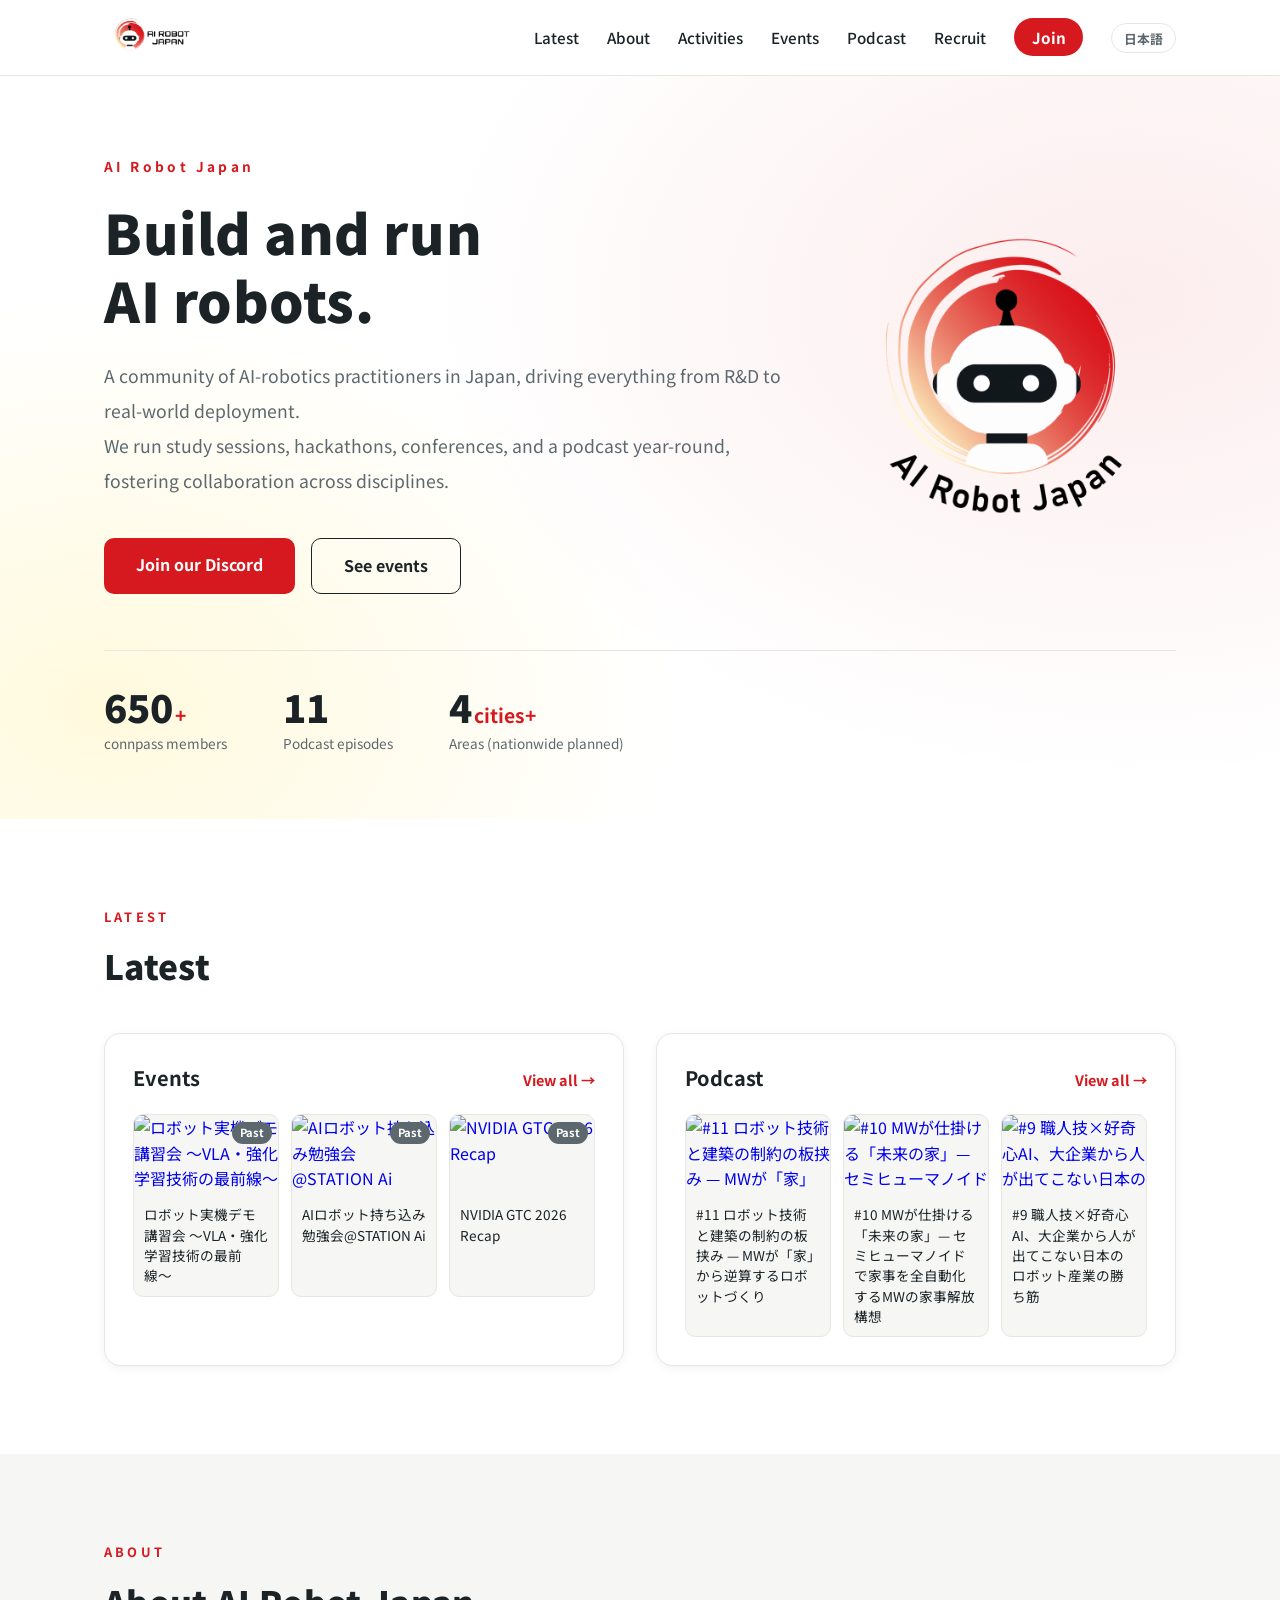
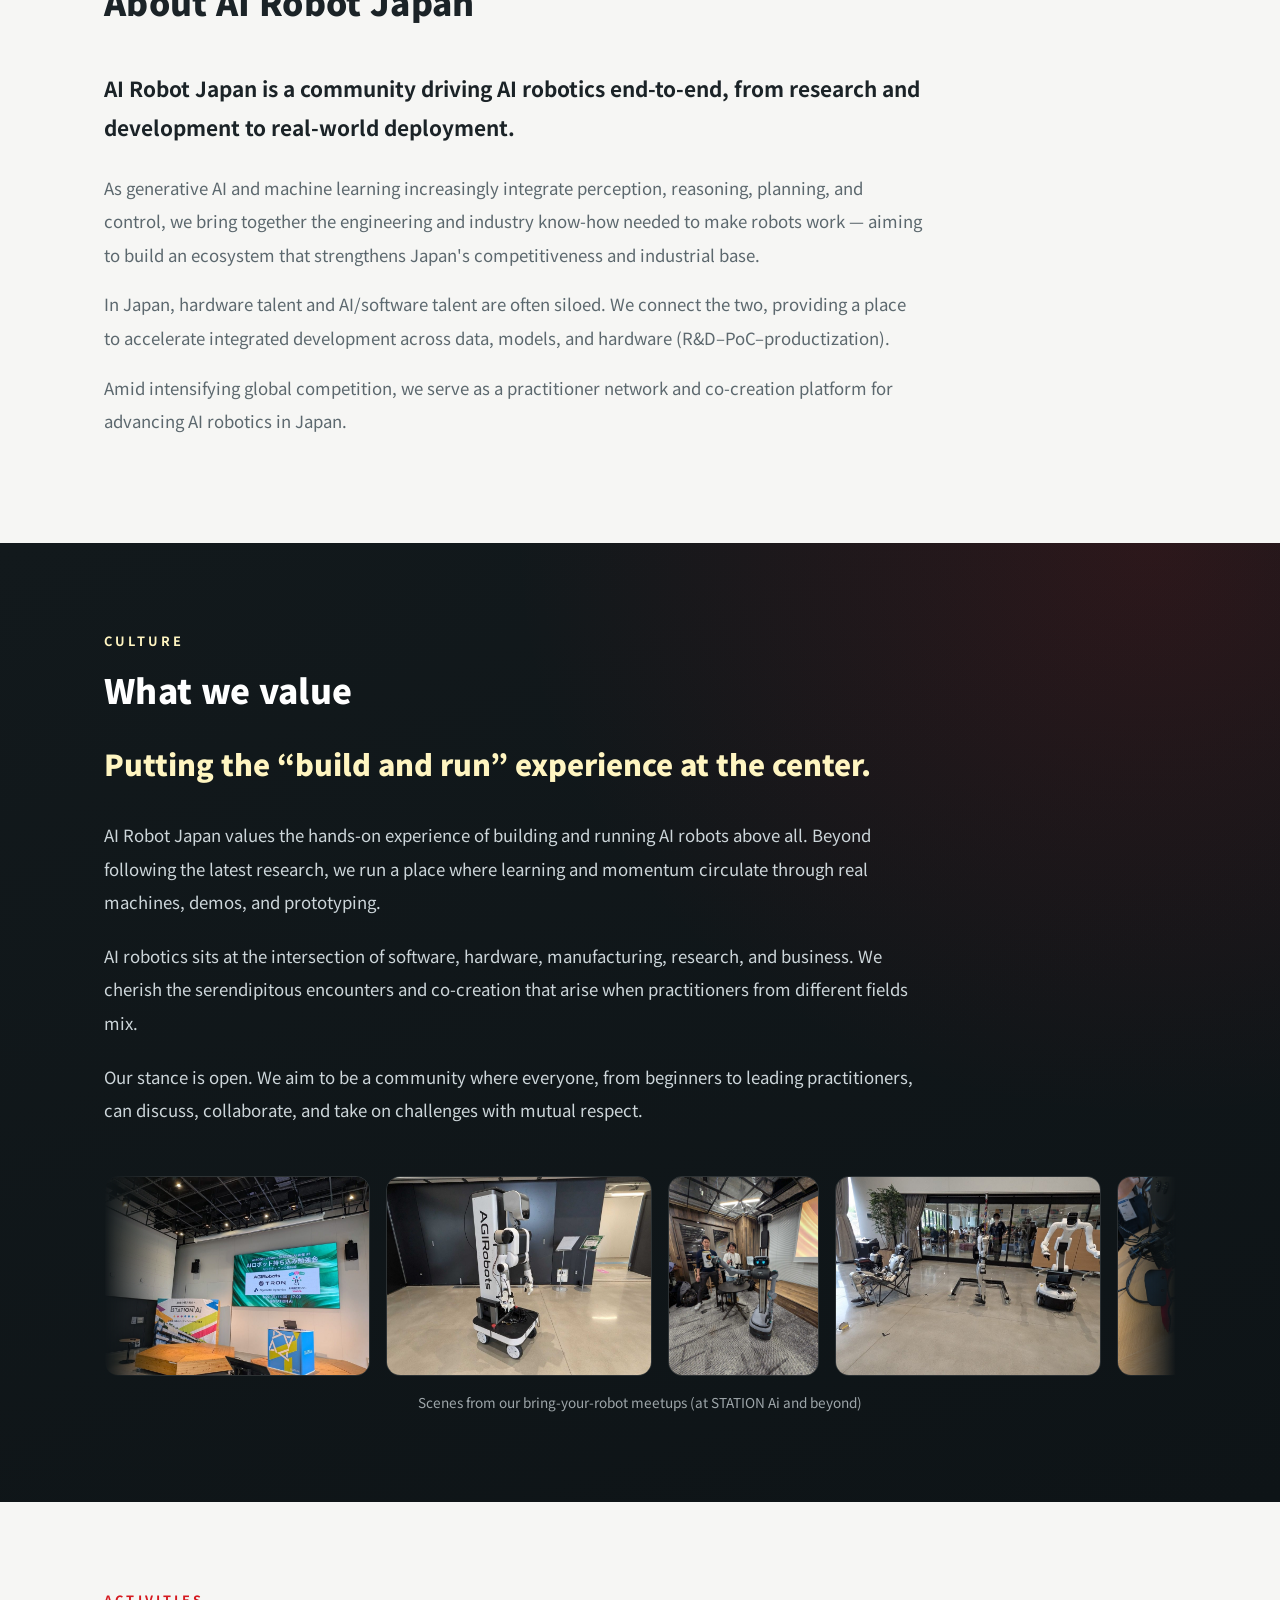
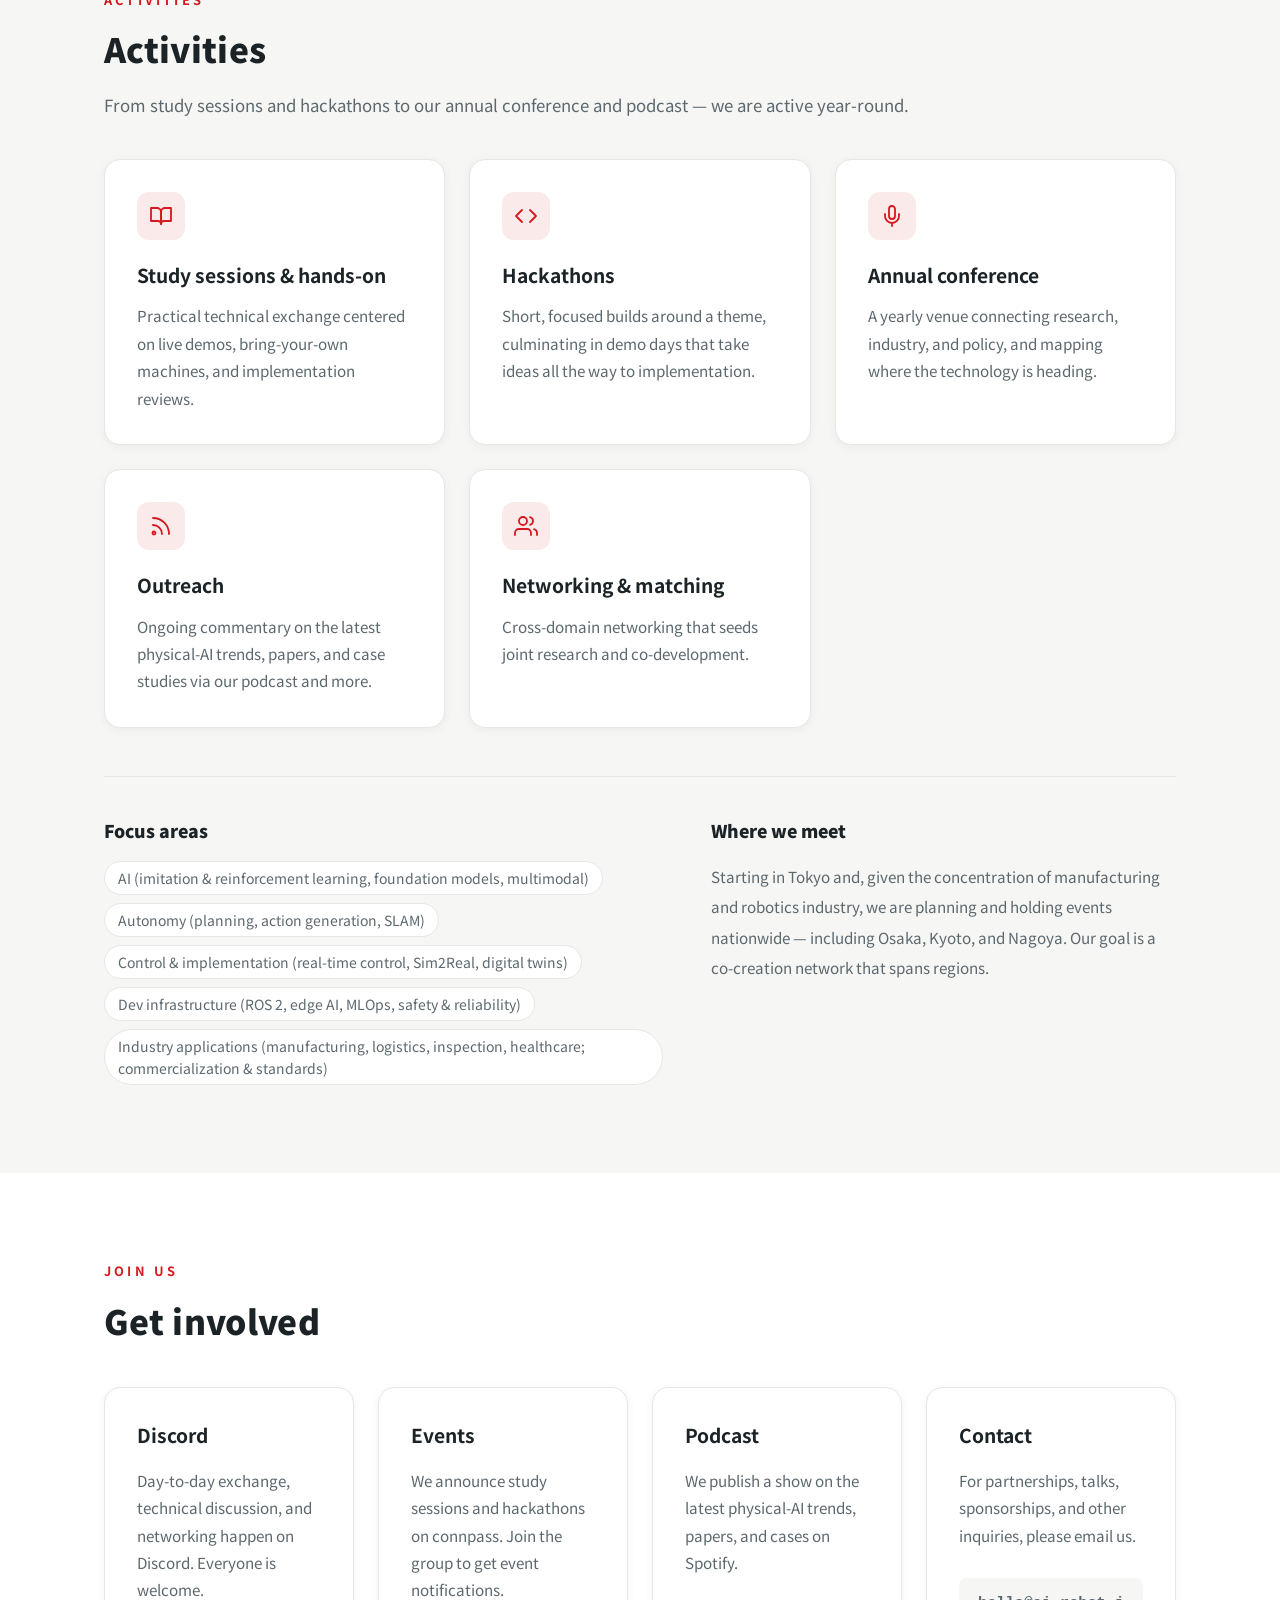
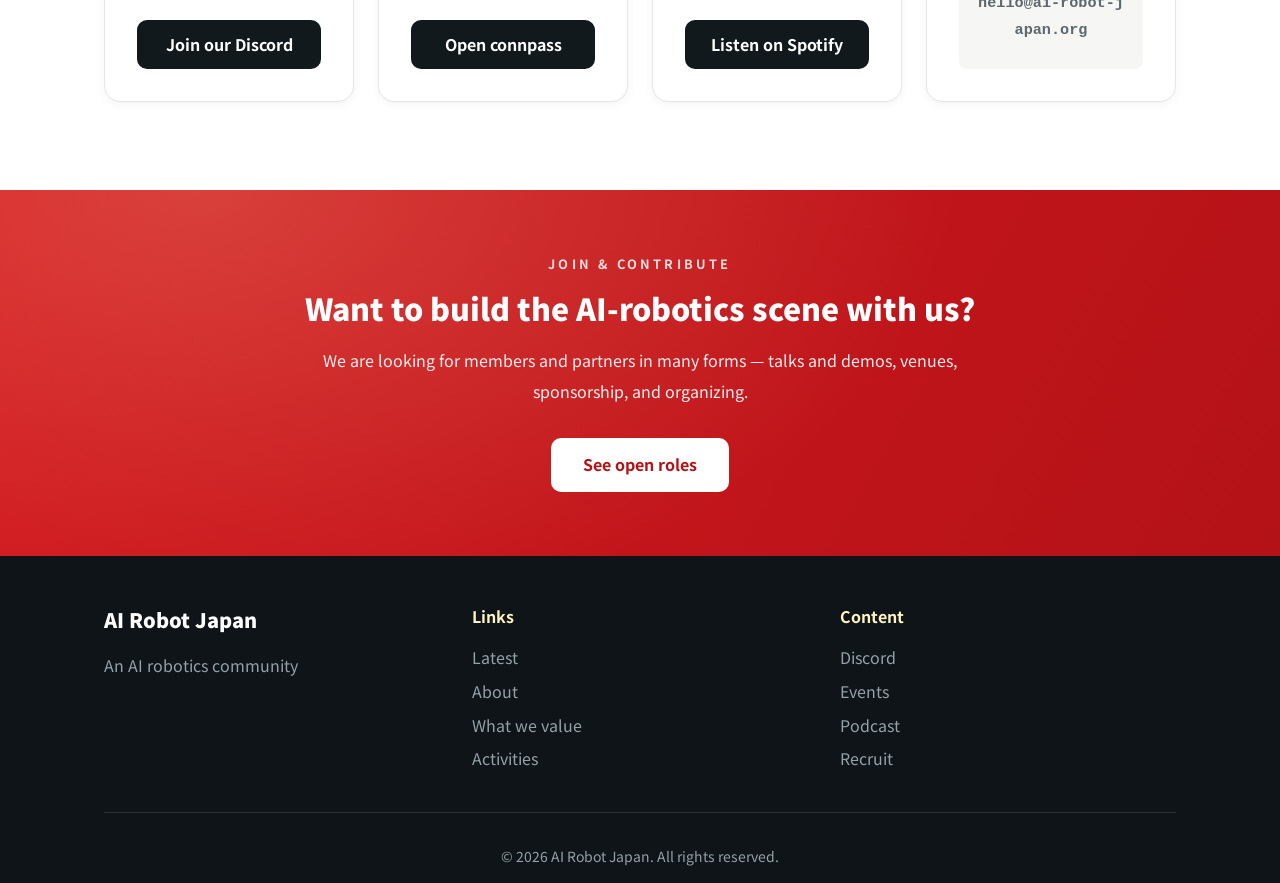
==== index.html @ d73b68a4 "Add mobile hamburger menu to the nav - Below 768px the nav collapses into a hamburger toggle (☰ → ✕)" ====
<!DOCTYPE html>
<html lang="ja">
<head>
    <meta charset="UTF-8">
    <script>
        (function () {
            try {
                var p = location.pathname, onEn = /^\/en(\/|$)/.test(p);
                var s = localStorage.getItem('arj-lang');
                var wantEn = s ? s === 'en' : (navigator.language || '').toLowerCase().indexOf('ja') !== 0;
                if (wantEn && !onEn) {
                    location.replace((p === '/' || p === '' ? '/en/index.html' : '/en' + p) + location.search + location.hash);
                } else if (!wantEn && onEn) {
                    var t = p.replace(/^\/en/, ''); if (t === '' || t === '/') t = '/index.html';
                    location.replace(t + location.search + location.hash);
                }
            } catch (e) {}
        })();
    </script>
    <meta name="viewport" content="width=device-width, initial-scale=1.0">
    <meta name="description" content="AI Robot Japan - 研究・開発から社会実装までを一気通貫で推進する、日本のAIロボット実務者コミュニティ">
    <meta property="og:title" content="AI Robot Japan - AI Robot Community">
    <meta property="og:description" content="研究・開発から社会実装までを一気通貫で推進する、日本のAIロボット実務者コミュニティ。勉強会・ハッカソン・カンファレンス・Podcastを通年で展開しています。">
    <meta property="og:type" content="website">
    <meta property="og:url" content="https://ai-robot-japan.org/">
    <meta property="og:image" content="https://ai-robot-japan.org/assets/og-image.png">
    <meta name="twitter:card" content="summary_large_image">
    <meta name="theme-color" content="#d5191f">
    <link rel="alternate" hreflang="ja" href="https://ai-robot-japan.org/index.html">
    <link rel="alternate" hreflang="en" href="https://ai-robot-japan.org/en/index.html">
    <link rel="alternate" hreflang="x-default" href="https://ai-robot-japan.org/index.html">
    <title>AI Robot Japan - AI Robot Community</title>
    <link rel="icon" type="image/png" href="./assets/favicon.png">
    <link rel="apple-touch-icon" href="./assets/apple-touch-icon.png">
    <link rel="preconnect" href="https://fonts.googleapis.com">
    <link rel="preconnect" href="https://fonts.gstatic.com" crossorigin>
    <link href="https://fonts.googleapis.com/css2?family=Noto+Sans+JP:wght@400;500;700;900&display=swap" rel="stylesheet">
    <link rel="stylesheet" href="./styles.css?v=11">
</head>
<body>
    <!-- ナビゲーション -->
    <nav class="navbar">
        <div class="container">
            <div class="nav-brand">
                <a href="/index.html"><img class="nav-logo" src="./assets/logo-horizontal.png" alt="AI Robot Japan"></a>
            </div>
            <button class="nav-toggle" type="button" aria-label="メニューを開閉" aria-expanded="false" aria-controls="nav-menu">
                <span></span><span></span><span></span>
            </button>
            <ul class="nav-menu" id="nav-menu">
                <li><a href="#latest">新着</a></li>
                <li><a href="#about">概要</a></li>
                <li><a href="#activities">活動</a></li>
                <li><a href="https://ai-robot-japan.connpass.com/" target="_blank" rel="noopener noreferrer">イベント</a></li>
                <li><a href="https://open.spotify.com/show/3eTibJbIqve5Rne4MkS1Ao" target="_blank" rel="noopener noreferrer">Podcast</a></li>
                <li><a href="/recruit.html">募集</a></li>
                <li><a href="#contact" class="nav-cta">参加する</a></li>
                <li><a href="/en/index.html" class="nav-lang" onclick="localStorage.setItem('arj-lang','en')">EN</a></li>
            </ul>
        </div>
    </nav>

    <!-- ヒーローセクション -->
    <header class="hero">
        <div class="container">
            <div class="hero-inner">
                <div class="hero-content">
                    <p class="hero-eyebrow">AI Robot Japan</p>
                    <h1 class="hero-title">AIロボットを、<br class="title-br">つくって動かす。</h1>
                    <p class="hero-subtitle">研究・開発から社会実装までを一気通貫で推進する、日本のAIロボット実務者コミュニティ。<br>勉強会・ハッカソン・カンファレンス・Podcastを通年で展開し、領域を越えた共創を促進します。</p>
                    <div class="hero-actions">
                        <a href="https://discord.gg/pjjQ46tyy" target="_blank" rel="noopener noreferrer" class="btn btn-primary">Discordに参加する</a>
                        <a href="https://ai-robot-japan.connpass.com/" target="_blank" rel="noopener noreferrer" class="btn btn-ghost">イベントを見る</a>
                    </div>
                </div>
                <div class="hero-visual">
                    <img src="./assets/logo-mark.png" alt="AI Robot Japan ロゴ">
                </div>
            </div>
            <div class="hero-stats">
                <div class="stat">
                    <span class="stat-number">650<small>+</small></span>
                    <span class="stat-label">connpassメンバー</span>
                </div>
                <div class="stat">
                    <span class="stat-number" id="stat-episodes">11</span>
                    <span class="stat-label">Podcastエピソード</span>
                </div>
                <div class="stat">
                    <span class="stat-number">4<small>都市+</small></span>
                    <span class="stat-label">開催エリア（全国展開を検討中）</span>
                </div>
            </div>
        </div>
    </header>

    <!-- 新着コンテンツセクション -->
    <section id="latest" class="section latest">
        <div class="container">
            <p class="section-eyebrow">LATEST</p>
            <h2 class="section-title">新着コンテンツ</h2>
            <div class="contents-grid">
                <article class="content-card">
                    <div class="content-card-header">
                        <h3>イベント</h3>
                        <a href="https://ai-robot-japan.connpass.com/" target="_blank" rel="noopener noreferrer" class="content-more">すべて見る →</a>
                    </div>
                    <div class="content-preview-grid" id="events-preview" aria-live="polite">
                        <p class="content-loading">イベント情報を読み込み中です…</p>
                    </div>
                </article>
                <article class="content-card">
                    <div class="content-card-header">
                        <h3>Podcast</h3>
                        <a href="https://open.spotify.com/show/3eTibJbIqve5Rne4MkS1Ao" target="_blank" rel="noopener noreferrer" class="content-more">すべて見る →</a>
                    </div>
                    <div class="content-preview-grid" id="podcast-preview" aria-live="polite">
                        <p class="content-loading">Podcast情報を読み込み中です…</p>
                    </div>
                </article>
            </div>
        </div>
    </section>

    <!-- 概要セクション -->
    <section id="about" class="section about">
        <div class="container">
            <p class="section-eyebrow">ABOUT</p>
            <h2 class="section-title">AI Robot Japanとは</h2>
            <div class="about-content">
                <p class="lead">
                    AI Robot Japanは、AIロボットを中核に、研究・開発から社会実装までを一気通貫で推進するためのコミュニティです。
                </p>
                <p>
                    生成AI・機械学習の進展により、認識・推論・計画・制御が統合されつつある今、ロボットを動かすための実装知と産業知を結集し、日本の競争力強化（国力・産業基盤の再構築）に資するエコシステム形成を目指します。
                </p>
                <p>
                    日本では、ハードウェア人材とAI/ソフトウェア人材の分断により、知見や人材が領域内に閉じがちです。本コミュニティは両者を横断的に接続し、データ・モデル・ハードウェアを統合した開発体制（R&D—PoC—プロダクト化）の確立を支援する「融合の場」を提供します。
                </p>
                <p>
                    米中を中心に国際競争が激化するなか、日本のAIロボット推進を支える実務者ネットワーク・共創基盤として機能します。
                </p>
            </div>
        </div>
    </section>

    <!-- 雰囲気セクション -->
    <section id="atmosphere" class="section atmosphere">
        <div class="container">
            <p class="section-eyebrow">CULTURE</p>
            <h2 class="section-title">大切にしていること</h2>
            <p class="atmosphere-quote">「つくって動かす」体験を、コミュニティの中心に。</p>
            <div class="atmosphere-content">
                <p>
                    AI Robot Japanは、AIロボットを「つくって動かす」体験を何よりも重視します。最先端の情報を追うだけでなく、実機・デモ・プロトタイピングを通じて、学びと熱量が循環する場を運営します。
                </p>
                <p>
                    AIロボットは、ソフトウェア・ハードウェア・製造・研究・事業が交差する領域です。異業種・異分野の実務者が交わることで生まれる、偶発的な出会いと共創の機会を大切にします。
                </p>
                <p>
                    基本スタンスはオープンです。初心者から第一線の実務者までが、相互のリスペクトのもとで議論し、協力し、挑戦できるコミュニティを目指します。
                </p>
            </div>
            <div class="culture-marquee">
                <div class="culture-marquee-track">
                    <img src="./assets/photos/event-stage.jpg" alt="AI ROBOT JAPAN × STATION Ai 共催 勉強会のステージ" loading="lazy">
                    <img src="./assets/photos/event-agirobots.jpg" alt="AGIRobots のモバイルマニピュレータ実機" loading="lazy">
                    <img src="./assets/photos/event-ugo.jpg" alt="ugo による実機デモと参加者の交流の様子" loading="lazy">
                    <img src="./assets/photos/event-lineup.jpg" alt="会場に並んだ各社のヒューマノイド・ロボットアーム" loading="lazy">
                    <img src="./assets/photos/event-gripper.jpg" alt="テレオペ用グリッパーのクローズアップ" loading="lazy">
                    <img src="./assets/photos/event-talk.jpg" alt="AIロボット・データファクトリーをテーマにした登壇の様子" loading="lazy">
                    <img src="./assets/photos/event-humanoid.jpg" alt="二足歩行ヒューマノイドの持ち込み展示" loading="lazy">
                    <img src="./assets/photos/event-realman.jpg" alt="Realman ヒューマノイドとテレオペ機材" loading="lazy">
                    <img src="./assets/photos/event-teleop.jpg" alt="バイマニュアルのテレオペレーション機材" loading="lazy">
                    <img src="./assets/photos/event-lab.jpg" alt="実機の製作・調整を行うラボの様子" loading="lazy">
                    <img src="./assets/photos/event-signage.jpg" alt="勉強会の会場サイネージ" loading="lazy">
                    <img src="./assets/photos/event-stage.jpg" alt="" aria-hidden="true" loading="lazy">
                    <img src="./assets/photos/event-agirobots.jpg" alt="" aria-hidden="true" loading="lazy">
                    <img src="./assets/photos/event-ugo.jpg" alt="" aria-hidden="true" loading="lazy">
                    <img src="./assets/photos/event-lineup.jpg" alt="" aria-hidden="true" loading="lazy">
                    <img src="./assets/photos/event-gripper.jpg" alt="" aria-hidden="true" loading="lazy">
                    <img src="./assets/photos/event-talk.jpg" alt="" aria-hidden="true" loading="lazy">
                    <img src="./assets/photos/event-humanoid.jpg" alt="" aria-hidden="true" loading="lazy">
                    <img src="./assets/photos/event-realman.jpg" alt="" aria-hidden="true" loading="lazy">
                    <img src="./assets/photos/event-teleop.jpg" alt="" aria-hidden="true" loading="lazy">
                    <img src="./assets/photos/event-lab.jpg" alt="" aria-hidden="true" loading="lazy">
                    <img src="./assets/photos/event-signage.jpg" alt="" aria-hidden="true" loading="lazy">
                </div>
            </div>
            <p class="culture-gallery-note">AIロボット持ち込み勉強会（STATION Ai ほか）の様子</p>
        </div>
    </section>

    <!-- 活動セクション -->
    <section id="activities" class="section activities">
        <div class="container">
            <p class="section-eyebrow">ACTIVITIES</p>
            <h2 class="section-title">活動</h2>
            <p class="section-note">勉強会・ハッカソンから年次カンファレンス、Podcastによる情報発信まで、通年で活動しています。</p>
            <div class="activities-grid">
                <div class="activity-card">
                    <span class="activity-icon" aria-hidden="true">
                        <svg viewBox="0 0 24 24" fill="none" stroke="currentColor" stroke-width="1.8" stroke-linecap="round" stroke-linejoin="round"><path d="M2 4h6a4 4 0 0 1 4 4v12a3 3 0 0 0-3-3H2z"/><path d="M22 4h-6a4 4 0 0 0-4 4v12a3 3 0 0 1 3-3h7z"/></svg>
                    </span>
                    <h3>勉強会・ハンズオン</h3>
                    <p>実機のデモ・持ち込みや実装レビューを中心とした、実践本位の技術交流の場です。</p>
                </div>
                <div class="activity-card">
                    <span class="activity-icon" aria-hidden="true">
                        <svg viewBox="0 0 24 24" fill="none" stroke="currentColor" stroke-width="1.8" stroke-linecap="round" stroke-linejoin="round"><polyline points="16 18 22 12 16 6"/><polyline points="8 6 2 12 8 18"/></svg>
                    </span>
                    <h3>ハッカソン</h3>
                    <p>テーマを定めた短期集中開発とデモデイを通じて、アイデアを実装まで具体化します。</p>
                </div>
                <div class="activity-card">
                    <span class="activity-icon" aria-hidden="true">
                        <svg viewBox="0 0 24 24" fill="none" stroke="currentColor" stroke-width="1.8" stroke-linecap="round" stroke-linejoin="round"><path d="M12 2a3 3 0 0 0-3 3v7a3 3 0 0 0 6 0V5a3 3 0 0 0-3-3z"/><path d="M19 10v2a7 7 0 0 1-14 0v-2"/><line x1="12" y1="19" x2="12" y2="22"/></svg>
                    </span>
                    <h3>年次カンファレンス</h3>
                    <p>研究・産業・政策を接続し、技術潮流の整理と共有を行う年次の場です。</p>
                </div>
                <div class="activity-card">
                    <span class="activity-icon" aria-hidden="true">
                        <svg viewBox="0 0 24 24" fill="none" stroke="currentColor" stroke-width="1.8" stroke-linecap="round" stroke-linejoin="round"><path d="M4 11a9 9 0 0 1 9 9"/><path d="M4 4a16 16 0 0 1 16 16"/><circle cx="5" cy="19" r="1.5"/></svg>
                    </span>
                    <h3>情報発信</h3>
                    <p>Podcast等を通じて、フィジカルAIの最新動向・論文・事例を継続的に解説します。</p>
                </div>
                <div class="activity-card">
                    <span class="activity-icon" aria-hidden="true">
                        <svg viewBox="0 0 24 24" fill="none" stroke="currentColor" stroke-width="1.8" stroke-linecap="round" stroke-linejoin="round"><path d="M17 21v-2a4 4 0 0 0-4-4H5a4 4 0 0 0-4 4v2"/><circle cx="9" cy="7" r="4"/><path d="M23 21v-2a4 4 0 0 0-3-3.87"/><path d="M16 3.13a4 4 0 0 1 0 7.75"/></svg>
                    </span>
                    <h3>交流・マッチング</h3>
                    <p>領域横断の人材交流を促進し、共同研究・共同開発の起点をつくります。</p>
                </div>
            </div>
            <div class="scope-grid">
                <div class="scope-block">
                    <h3>対象領域</h3>
                    <div class="theme-tags">
                        <span>AI（模倣学習・強化学習・基盤モデル・マルチモーダル）</span>
                        <span>自律性（プランニング・行動生成・SLAM）</span>
                        <span>制御・実装（リアルタイム制御・Sim2Real・デジタルツイン）</span>
                        <span>開発基盤（ROS 2・エッジAI・MLOps・安全/信頼性）</span>
                        <span>産業応用（製造・物流・点検・医療介護、事業化・標準化）</span>
                    </div>
                </div>
                <div class="scope-block">
                    <h3>開催エリア</h3>
                    <p>東京を起点に、製造業・ロボット産業の集積を踏まえ、大阪・京都・名古屋をはじめとする全国での企画・開催を検討しています。地域を越えた共創ネットワークの構築を目指します。</p>
                </div>
            </div>
        </div>
    </section>

    <!-- 参加・問い合わせセクション -->
    <section id="contact" class="section contact">
        <div class="container">
            <p class="section-eyebrow">JOIN US</p>
            <h2 class="section-title">参加する</h2>
            <div class="join-grid">
                <div class="join-card">
                    <h3>Discord</h3>
                    <p>日々の情報交換・技術的な議論・交流はDiscordで行っています。どなたでも参加いただけます。</p>
                    <a href="https://discord.gg/pjjQ46tyy" target="_blank" rel="noopener noreferrer" class="btn btn-content">Discordに参加する</a>
                </div>
                <div class="join-card">
                    <h3>イベント</h3>
                    <p>勉強会・ハッカソン等の募集はconnpassで告知しています。メンバー登録で開催通知が届きます。</p>
                    <a href="https://ai-robot-japan.connpass.com/" target="_blank" rel="noopener noreferrer" class="btn btn-content">connpassを開く</a>
                </div>
                <div class="join-card">
                    <h3>Podcast</h3>
                    <p>フィジカルAIの最新動向・論文・事例を解説する番組をSpotifyで配信しています。</p>
                    <a href="https://open.spotify.com/show/3eTibJbIqve5Rne4MkS1Ao" target="_blank" rel="noopener noreferrer" class="btn btn-content">Spotifyで聴く</a>
                </div>
                <div class="join-card">
                    <h3>お問い合わせ</h3>
                    <p>協業・登壇・スポンサー等のご相談は、メールにてご連絡ください。</p>
                    <p class="contact-email">hello@ai-robot-japan.org</p>
                </div>
            </div>
        </div>
    </section>

    <!-- 募集バナー -->
    <aside class="recruit-banner">
        <div class="container">
            <p class="recruit-banner-eyebrow">JOIN &amp; CONTRIBUTE</p>
            <h2>一緒に、AIロボットの場をつくりませんか？</h2>
            <p class="recruit-banner-lead">登壇・実機デモ、会場提供、協賛、運営——さまざまな形で仲間・パートナーを募集しています。</p>
            <a href="/recruit.html" class="btn recruit-banner-btn">募集を見る</a>
        </div>
    </aside>

    <!-- フッター -->
    <footer class="footer">
        <div class="container">
            <div class="footer-content">
                <div class="footer-section">
                    <h3>AI Robot Japan</h3>
                    <p>AIロボットコミュニティ</p>
                </div>
                <div class="footer-section">
                    <h4>リンク</h4>
                    <ul>
                        <li><a href="#latest">新着</a></li>
                        <li><a href="#about">概要</a></li>
                        <li><a href="#atmosphere">大切にしていること</a></li>
                        <li><a href="#activities">活動</a></li>
                    </ul>
                </div>
                <div class="footer-section">
                    <h4>コンテンツ</h4>
                    <ul>
                        <li><a href="https://discord.gg/pjjQ46tyy" target="_blank" rel="noopener noreferrer">Discord</a></li>
                        <li><a href="https://ai-robot-japan.connpass.com/" target="_blank" rel="noopener noreferrer">イベント</a></li>
                        <li><a href="https://open.spotify.com/show/3eTibJbIqve5Rne4MkS1Ao" target="_blank" rel="noopener noreferrer">Podcast</a></li>
                        <li><a href="#contact">参加する・お問い合わせ</a></li>
                    </ul>
                </div>
            </div>
            <div class="footer-bottom">
                <p>&copy; 2026 AI Robot Japan. All rights reserved.</p>
            </div>
        </div>
    </footer>

    <script>
        const EVENTS_JSON_URL = './data/events.json';
        const PODCAST_JSON_URL = './data/podcast.json';

        function buildFallbackImage(label) {
            const escapedLabel = String(label)
                .replace(/&/g, '&amp;')
                .replace(/</g, '&lt;')
                .replace(/>/g, '&gt;')
                .replace(/"/g, '&quot;')
                .replace(/'/g, '&#39;');
            const svg = `<svg xmlns="http://www.w3.org/2000/svg" width="640" height="360" viewBox="0 0 640 360">
                <rect width="640" height="360" fill="#e5e7eb"/>
                <text x="50%" y="50%" dominant-baseline="middle" text-anchor="middle" font-family="Arial, sans-serif" font-size="28" fill="#6b7280">${escapedLabel}</text>
            </svg>`;
            return 'data:image/svg+xml;utf8,' + encodeURIComponent(svg);
        }

        function createContentItem(item, options = {}) {
            const link = document.createElement('a');
            link.className = 'content-item';
            link.href = item.url;
            link.target = '_blank';
            link.rel = 'noopener noreferrer';

            const thumbWrap = document.createElement('div');
            thumbWrap.className = 'content-item-thumb-wrap';
            const thumb = document.createElement('img');
            thumb.className = 'content-item-thumb';
            thumb.src = item.image;
            thumb.alt = item.title;
            thumb.loading = 'lazy';
            thumbWrap.appendChild(thumb);

            if (options.showStatus && item.status) {
                const status = document.createElement('span');
                status.className = 'status-badge ' + (item.status === '開催済' ? 'status-done' : 'status-upcoming');
                status.textContent = item.status;
                thumbWrap.appendChild(status);
            }

            const title = document.createElement('p');
            title.className = 'content-item-title';
            title.textContent = item.title;

            link.appendChild(thumbWrap);
            link.appendChild(title);

            return link;
        }

        function renderError(container, message) {
            container.innerHTML = '';
            const text = document.createElement('p');
            text.className = 'content-loading';
            text.textContent = message;
            container.appendChild(text);
        }

        async function loadJson(url) {
            const response = await fetch(url, { cache: 'no-cache' });
            if (!response.ok) {
                throw new Error(`Failed to load ${url}: ${response.status}`);
            }
            return response.json();
        }

        async function renderEvents(container) {
            const data = await loadJson(EVENTS_JSON_URL);
            const events = (Array.isArray(data.events) ? data.events : []).slice(0, 3).map((event) => ({
                title: event.title || 'connpassイベント',
                image: event.image || buildFallbackImage('connpass'),
                url: event.url || 'https://ai-robot-japan.connpass.com/',
                status: event.started_at && new Date(event.started_at).getTime() > Date.now() ? '開催予定' : '開催済'
            }));
            if (events.length === 0) {
                throw new Error('No events');
            }
            container.innerHTML = '';
            events.forEach((event) => {
                container.appendChild(createContentItem(event, { showStatus: true }));
            });
        }

        async function renderPodcast(container) {
            const data = await loadJson(PODCAST_JSON_URL);
            const episodes = (Array.isArray(data.episodes) ? data.episodes : []).slice(0, 3).map((episode) => ({
                title: episode.title || 'Podcastエピソード',
                image: episode.image || buildFallbackImage('podcast'),
                url: episode.url || 'https://open.spotify.com/show/3eTibJbIqve5Rne4MkS1Ao'
            }));
            if (episodes.length === 0) {
                throw new Error('No episodes');
            }
            container.innerHTML = '';
            episodes.forEach((episode) => {
                container.appendChild(createContentItem(episode));
            });

            const statEpisodes = document.getElementById('stat-episodes');
            if (statEpisodes && Number.isFinite(data.total)) {
                statEpisodes.textContent = data.total;
            }
        }

        document.addEventListener('DOMContentLoaded', async () => {
            const eventsContainer = document.getElementById('events-preview');
            const podcastContainer = document.getElementById('podcast-preview');

            try {
                await renderEvents(eventsContainer);
            } catch (error) {
                renderError(eventsContainer, 'イベント情報を取得できませんでした。');
            }

            try {
                await renderPodcast(podcastContainer);
            } catch (error) {
                renderError(podcastContainer, 'Podcast情報を取得できませんでした。');
            }
        });
    </script>
    <script>
        (function () {
            var toggle = document.querySelector('.nav-toggle');
            var navbar = document.querySelector('.navbar');
            if (!toggle || !navbar) return;
            toggle.addEventListener('click', function () {
                var open = navbar.classList.toggle('nav-open');
                toggle.setAttribute('aria-expanded', open ? 'true' : 'false');
            });
            navbar.querySelectorAll('.nav-menu a').forEach(function (a) {
                a.addEventListener('click', function () {
                    navbar.classList.remove('nav-open');
                    toggle.setAttribute('aria-expanded', 'false');
                });
            });
        })();
    </script>
</body>
</html>
---- styles.css ----
/* リセットとベーススタイル */
* {
    margin: 0;
    padding: 0;
    box-sizing: border-box;
}

:root {
    /* ロゴ実測色: 赤 #d9161d / 墨 #12191c / クリーム #fff5c1 */
    --accent: #d5191f;
    --accent-strong: #b31217;
    --ink-950: #0e1417;
    --ink-900: #12191c;
    --ink-800: #1c262b;
    --cream: #fff5c1;
    --text-dark: #1b2327;
    --text-light: #5c686e;
    --text-on-dark: #cdd6da;
    --bg-light: #f6f6f4;
    --bg-white: #ffffff;
    --border-color: #e6e6e2;
    --status-upcoming-color: #d5191f;
    --status-done-color: #5c686e;
}

html {
    scroll-behavior: smooth;
}

body {
    font-family: "Noto Sans JP", -apple-system, BlinkMacSystemFont, "Segoe UI", "Hiragino Kaku Gothic ProN", Meiryo, sans-serif, "Apple Color Emoji", "Segoe UI Emoji";
    line-height: 1.6;
    color: var(--text-dark);
    background-color: var(--bg-white);
}

.container {
    max-width: 1120px;
    margin: 0 auto;
    padding: 0 24px;
}

/* ナビゲーション */
.navbar {
    background-color: rgba(255, 255, 255, 0.94);
    backdrop-filter: blur(8px);
    border-bottom: 1px solid var(--border-color);
    position: sticky;
    top: 0;
    z-index: 100;
    padding: 0.7rem 0;
}

.navbar .container {
    display: flex;
    justify-content: space-between;
    align-items: center;
    gap: 1rem;
}

.nav-brand a {
    display: inline-flex;
    align-items: center;
    text-decoration: none;
}

.nav-logo {
    height: 46px;
    width: auto;
    display: block;
}

.nav-menu {
    display: flex;
    align-items: center;
    list-style: none;
    gap: 1.75rem;
}

.nav-menu a {
    text-decoration: none;
    color: var(--text-dark);
    font-weight: 500;
    font-size: 0.95rem;
    transition: color 0.3s ease;
}

.nav-menu a:hover {
    color: var(--accent);
}

.nav-menu a.nav-cta {
    background: var(--accent);
    color: #ffffff;
    font-weight: 700;
    padding: 0.5rem 1.1rem;
    border-radius: 999px;
    transition: background 0.3s ease;
}

.nav-menu a.nav-cta:hover {
    background: var(--accent-strong);
    color: #ffffff;
}

.nav-menu a.nav-lang {
    border: 1px solid var(--border-color);
    border-radius: 999px;
    padding: 0.3rem 0.7rem;
    font-size: 0.8rem;
    font-weight: 700;
    color: var(--text-light);
    letter-spacing: 0.03em;
}

.nav-menu a.nav-lang:hover {
    color: var(--accent);
    border-color: var(--accent);
}

/* ハンバーガーボタン（モバイルのみ表示） */
.nav-toggle {
    display: none;
    flex-direction: column;
    justify-content: center;
    gap: 5px;
    width: 44px;
    height: 44px;
    padding: 0;
    background: none;
    border: 0;
    cursor: pointer;
}

.nav-toggle span {
    display: block;
    width: 24px;
    height: 2px;
    border-radius: 2px;
    background: var(--text-dark);
    transition: transform 0.25s ease, opacity 0.2s ease;
}

.navbar.nav-open .nav-toggle span:nth-child(1) {
    transform: translateY(7px) rotate(45deg);
}

.navbar.nav-open .nav-toggle span:nth-child(2) {
    opacity: 0;
}

.navbar.nav-open .nav-toggle span:nth-child(3) {
    transform: translateY(-7px) rotate(-45deg);
}

/* ヒーローセクション */
.hero {
    background:
        radial-gradient(ellipse 55% 65% at 88% 30%, rgba(217, 22, 29, 0.08), transparent),
        radial-gradient(ellipse 45% 55% at 8% 85%, rgba(255, 245, 193, 0.55), transparent),
        var(--bg-white);
    padding: 5rem 0 4rem;
}

.hero-inner {
    display: grid;
    grid-template-columns: minmax(0, 1fr) 340px;
    gap: 3rem;
    align-items: center;
}

.hero-eyebrow {
    font-size: 0.85rem;
    font-weight: 700;
    letter-spacing: 0.25em;
    color: var(--accent);
    margin-bottom: 1.25rem;
}

.hero-title {
    font-size: 3.4rem;
    font-weight: 900;
    line-height: 1.25;
    letter-spacing: 0.01em;
    color: var(--text-dark);
    margin-bottom: 1.5rem;
}

.hero-subtitle {
    font-size: 1.1rem;
    margin-bottom: 2.5rem;
    color: var(--text-light);
    line-height: 2;
}

.hero-visual {
    text-align: center;
}

.hero-visual img {
    width: 100%;
    max-width: 340px;
    height: auto;
}

.hero-actions {
    display: flex;
    flex-wrap: wrap;
    gap: 1rem;
}

.btn {
    display: inline-block;
    padding: 0.875rem 2rem;
    text-decoration: none;
    border-radius: 10px;
    font-weight: 700;
    transition: all 0.3s ease;
}

.btn-primary {
    background-color: var(--accent);
    color: #ffffff;
}

.btn-primary:hover {
    background-color: var(--accent-strong);
    transform: translateY(-2px);
    box-shadow: 0 6px 18px rgba(213, 25, 31, 0.3);
}

.btn-ghost {
    border: 1.5px solid var(--text-dark);
    color: var(--text-dark);
}

.btn-ghost:hover {
    background: var(--ink-900);
    border-color: var(--ink-900);
    color: #ffffff;
}

.hero-stats {
    display: flex;
    flex-wrap: wrap;
    gap: 3.5rem;
    margin-top: 3.5rem;
    padding-top: 2rem;
    border-top: 1px solid var(--border-color);
}

.stat {
    display: flex;
    flex-direction: column;
    gap: 0.25rem;
}

.stat-number {
    font-size: 2.4rem;
    font-weight: 900;
    color: var(--text-dark);
    line-height: 1.2;
}

.stat-number small {
    font-size: 1.2rem;
    font-weight: 700;
    color: var(--accent);
    margin-left: 0.1em;
}

.stat-label {
    font-size: 0.85rem;
    color: var(--text-light);
}

/* セクション共通スタイル */
.section {
    padding: 5.5rem 0;
}

.section:nth-of-type(even) {
    background-color: var(--bg-light);
}

.section-eyebrow {
    font-size: 0.8rem;
    font-weight: 700;
    letter-spacing: 0.25em;
    color: var(--accent);
    margin-bottom: 0.75rem;
}

.section-title {
    font-size: 2.1rem;
    font-weight: 900;
    margin-bottom: 2.5rem;
    color: var(--text-dark);
    letter-spacing: 0.01em;
}

.section-note {
    margin: -1.5rem 0 2.5rem;
    color: var(--text-light);
    font-size: 1.05rem;
}

/* 新着コンテンツセクション */
.latest {
    background-color: var(--bg-white);
}

.contents-grid {
    display: grid;
    grid-template-columns: repeat(auto-fit, minmax(320px, 1fr));
    gap: 2rem;
}

.content-card {
    background: var(--bg-white);
    padding: 1.75rem;
    border-radius: 16px;
    border: 1px solid var(--border-color);
    box-shadow: 0 2px 10px rgba(18, 25, 28, 0.05);
}

.content-card-header {
    display: flex;
    justify-content: space-between;
    align-items: baseline;
    margin-bottom: 1.25rem;
}

.content-card h3 {
    font-size: 1.25rem;
    font-weight: 700;
}

.content-more {
    color: var(--accent);
    text-decoration: none;
    font-weight: 700;
    font-size: 0.9rem;
}

.content-more:hover {
    text-decoration: underline;
}

.content-preview-grid {
    display: grid;
    grid-template-columns: repeat(auto-fit, minmax(140px, 1fr));
    gap: 0.75rem;
}

.content-item {
    background: var(--bg-light);
    border: 1px solid var(--border-color);
    border-radius: 10px;
    overflow: hidden;
    text-decoration: none;
    display: block;
    transition: transform 0.2s ease, box-shadow 0.2s ease;
}

.content-item:hover {
    transform: translateY(-2px);
    box-shadow: 0 6px 14px rgba(18, 25, 28, 0.12);
}

.content-item-thumb-wrap {
    position: relative;
}

.content-item-thumb {
    width: 100%;
    aspect-ratio: 16 / 9;
    object-fit: cover;
    display: block;
}

.content-card .content-item-title {
    color: var(--text-dark);
    font-size: 0.85rem;
    line-height: 1.5;
    padding: 0.5rem 0.625rem 0.625rem;
    margin: 0;
}

.status-badge {
    position: absolute;
    top: 0.4rem;
    right: 0.4rem;
    font-size: 0.7rem;
    font-weight: 700;
    border-radius: 999px;
    padding: 0.15rem 0.5rem;
    color: #ffffff;
}

.status-upcoming {
    background: var(--status-upcoming-color);
}

.status-done {
    background: var(--status-done-color);
}

.content-card .content-loading {
    margin: 0;
    font-size: 0.9rem;
    color: var(--text-light);
}

.btn-content {
    background: var(--ink-900);
    color: white;
    padding: 0.75rem 1.5rem;
}

.btn-content:hover {
    background: var(--accent);
}

/* 概要セクション */
.about-content {
    max-width: 820px;
}

.lead {
    font-size: 1.3rem;
    font-weight: 700;
    color: var(--text-dark);
    margin-bottom: 1.5rem;
    line-height: 1.9;
}

.about-content p:not(.lead) {
    font-size: 1.05rem;
    color: var(--text-light);
    line-height: 2;
    margin-bottom: 1rem;
}

/* 雰囲気セクション */
.atmosphere {
    background:
        radial-gradient(ellipse 50% 60% at 90% 0%, rgba(213, 25, 31, 0.14), transparent),
        linear-gradient(160deg, var(--ink-900) 0%, var(--ink-950) 100%) !important;
    color: #ffffff;
}

.atmosphere .section-eyebrow {
    color: var(--cream);
}

.atmosphere .section-title {
    color: #ffffff;
    margin-bottom: 1.5rem;
}

.atmosphere-quote {
    font-size: 1.8rem;
    font-weight: 900;
    line-height: 1.6;
    color: var(--cream);
    margin-bottom: 2rem;
}

.atmosphere-content {
    max-width: 820px;
}

.atmosphere-content p {
    font-size: 1.05rem;
    color: var(--text-on-dark);
    line-height: 2;
    margin-bottom: 1.25rem;
}

/* CULTUREセクションの写真ギャラリー（無限横スクロール） */
.culture-marquee {
    margin-top: 3rem;
    overflow: hidden;
    -webkit-mask-image: linear-gradient(90deg, transparent, #000 6%, #000 94%, transparent);
    mask-image: linear-gradient(90deg, transparent, #000 6%, #000 94%, transparent);
}

.culture-marquee-track {
    display: flex;
    width: max-content;
    animation: culture-scroll 45s linear infinite;
}

.culture-marquee:hover .culture-marquee-track {
    animation-play-state: paused;
}

.culture-marquee-track img {
    height: 200px;
    width: auto;
    margin-right: 1rem;
    flex: none;
    object-fit: cover;
    border-radius: 14px;
    border: 1px solid rgba(255, 255, 255, 0.12);
    display: block;
}

@keyframes culture-scroll {
    from { transform: translateX(0); }
    to { transform: translateX(-50%); }
}

@media (prefers-reduced-motion: reduce) {
    .culture-marquee-track {
        animation: none;
    }
    .culture-marquee {
        overflow-x: auto;
    }
}

.culture-gallery-note {
    margin-top: 1rem;
    text-align: center;
    font-size: 0.85rem;
    color: var(--text-on-dark);
    opacity: 0.75;
}

/* 活動内容セクション */
.activities-grid {
    display: grid;
    grid-template-columns: repeat(auto-fit, minmax(300px, 1fr));
    gap: 1.5rem;
}

.activity-card {
    background: var(--bg-white);
    padding: 2rem;
    border-radius: 16px;
    border: 1px solid var(--border-color);
    box-shadow: 0 2px 10px rgba(18, 25, 28, 0.05);
    transition: transform 0.3s ease, box-shadow 0.3s ease;
}

.activity-card:hover {
    transform: translateY(-4px);
    box-shadow: 0 10px 24px rgba(18, 25, 28, 0.1);
}

.activity-icon {
    display: inline-flex;
    align-items: center;
    justify-content: center;
    width: 3rem;
    height: 3rem;
    border-radius: 12px;
    background: rgba(213, 25, 31, 0.09);
    color: var(--accent);
    margin-bottom: 1.25rem;
}

.activity-icon svg {
    width: 1.5rem;
    height: 1.5rem;
}

.activity-card h3 {
    font-size: 1.2rem;
    font-weight: 700;
    margin-bottom: 0.75rem;
    color: var(--text-dark);
}

.activity-card p {
    color: var(--text-light);
    line-height: 1.8;
    font-size: 0.95rem;
}

/* 対象領域・開催エリア（活動セクション内） */
.scope-grid {
    display: grid;
    grid-template-columns: 1.2fr 1fr;
    gap: 3rem;
    margin-top: 3rem;
    padding-top: 2.5rem;
    border-top: 1px solid var(--border-color);
}

.scope-block h3 {
    font-size: 1.1rem;
    font-weight: 900;
    color: var(--text-dark);
    margin-bottom: 1rem;
}

.scope-block p {
    color: var(--text-light);
    font-size: 0.95rem;
    line-height: 2;
}

/* テーマセクション */
.themes-list {
    display: flex;
    flex-direction: column;
    max-width: 900px;
}

.theme-row {
    display: grid;
    grid-template-columns: 160px 1fr;
    gap: 1.5rem;
    align-items: baseline;
    padding: 1.5rem 0;
    border-bottom: 1px solid var(--border-color);
}

.theme-row:first-child {
    border-top: 1px solid var(--border-color);
}

.theme-row h3 {
    font-size: 1.1rem;
    font-weight: 900;
    color: var(--text-dark);
}

.theme-tags {
    display: flex;
    flex-wrap: wrap;
    gap: 0.5rem;
}

.theme-tags span {
    display: inline-block;
    background: var(--bg-white);
    border: 1px solid var(--border-color);
    color: var(--text-light);
    font-size: 0.875rem;
    padding: 0.3rem 0.8rem;
    border-radius: 999px;
}

/* 開催エリアセクション */
.areas-content {
    max-width: 900px;
}

.areas-content .lead {
    font-size: 1.05rem;
    font-weight: 400;
    color: var(--text-light);
    line-height: 2;
}

.areas-map {
    display: grid;
    grid-template-columns: repeat(auto-fit, minmax(160px, 1fr));
    gap: 1.25rem;
    margin-top: 2rem;
}

.area-card {
    background: var(--bg-white);
    padding: 1.5rem;
    text-align: center;
    border-radius: 14px;
    border: 1px solid var(--border-color);
    box-shadow: 0 2px 8px rgba(18, 25, 28, 0.05);
    transition: transform 0.3s ease;
}

.area-card:hover {
    transform: translateY(-3px);
}

.area-card h4 {
    font-size: 1.25rem;
    color: var(--text-dark);
    font-weight: 700;
}

/* 参加・問い合わせセクション */
.join-grid {
    display: grid;
    grid-template-columns: repeat(auto-fit, minmax(240px, 1fr));
    gap: 1.5rem;
}

.join-card {
    background: var(--bg-white);
    padding: 2rem;
    border-radius: 16px;
    border: 1px solid var(--border-color);
    box-shadow: 0 2px 10px rgba(18, 25, 28, 0.05);
    display: flex;
    flex-direction: column;
    align-items: flex-start;
    gap: 1rem;
}

.join-card h3 {
    font-size: 1.2rem;
    font-weight: 700;
}

.join-card p {
    color: var(--text-light);
    font-size: 0.95rem;
    line-height: 1.8;
    flex-grow: 1;
}

.join-card .btn {
    align-self: stretch;
    text-align: center;
    white-space: nowrap;
    padding-left: 1rem;
    padding-right: 1rem;
}

.contact-email {
    align-self: stretch;
    font-size: 0.95rem;
    font-weight: 700;
    color: var(--ink-900);
    background-color: var(--bg-light);
    padding: 0.75rem 1rem;
    border-radius: 8px;
    display: block;
    text-align: center;
    user-select: all;
    cursor: text;
    word-break: break-all;
    font-family: "SF Mono", Menlo, Consolas, monospace;
}

/* 募集ページ */
.page-hero {
    background:
        radial-gradient(ellipse 50% 60% at 90% 20%, rgba(217, 22, 29, 0.07), transparent),
        radial-gradient(ellipse 45% 55% at 5% 90%, rgba(255, 245, 193, 0.5), transparent),
        var(--bg-white);
    padding: 4.5rem 0 3.5rem;
    text-align: center;
}

.page-hero-title {
    font-size: 2.6rem;
    font-weight: 900;
    line-height: 1.4;
    color: var(--text-dark);
    margin: 0.5rem 0 1.5rem;
}

.page-hero-lead {
    max-width: 720px;
    margin: 0 auto 2rem;
    color: var(--text-light);
    font-size: 1.05rem;
    line-height: 2;
}

.sp-only {
    display: none;
}

.recruit-grid {
    display: grid;
    grid-template-columns: repeat(2, minmax(0, 1fr));
    gap: 1.5rem;
}

.recruit-card {
    background: var(--bg-white);
    border: 1px solid var(--border-color);
    border-radius: 16px;
    padding: 2rem;
    box-shadow: 0 2px 10px rgba(18, 25, 28, 0.05);
    display: flex;
    flex-direction: column;
    gap: 1rem;
}

.recruit-card h3 {
    font-size: 1.25rem;
    font-weight: 700;
    color: var(--text-dark);
}

.recruit-card p {
    margin: 0;
}

.recruit-for,
.recruit-get {
    font-size: 0.95rem;
    line-height: 1.8;
    color: var(--text-light);
}

.recruit-for span,
.recruit-get span {
    display: block;
    font-size: 0.72rem;
    font-weight: 700;
    letter-spacing: 0.08em;
    color: var(--accent);
    margin-bottom: 0.25rem;
}

.recruit-get {
    flex-grow: 1;
}

.recruit-card .btn {
    align-self: flex-start;
}

/* 応募の流れ */
.flow-steps {
    list-style: none;
    display: grid;
    grid-template-columns: repeat(auto-fit, minmax(220px, 1fr));
    gap: 1.5rem;
}

.flow-steps li {
    background: var(--bg-white);
    border: 1px solid var(--border-color);
    border-radius: 16px;
    padding: 1.75rem;
    box-shadow: 0 2px 10px rgba(18, 25, 28, 0.05);
}

.flow-num {
    display: inline-flex;
    align-items: center;
    justify-content: center;
    width: 2.25rem;
    height: 2.25rem;
    border-radius: 999px;
    background: var(--accent);
    color: #ffffff;
    font-weight: 900;
    margin-bottom: 0.75rem;
}

.flow-steps h3 {
    font-size: 1.05rem;
    font-weight: 700;
    margin-bottom: 0.5rem;
    color: var(--text-dark);
}

.flow-steps p {
    color: var(--text-light);
    font-size: 0.9rem;
    line-height: 1.8;
}

/* FAQ */
.faq-list {
    max-width: 820px;
}

.faq-list details {
    border-bottom: 1px solid var(--border-color);
    padding: 1.1rem 0;
}

.faq-list summary {
    font-weight: 700;
    color: var(--text-dark);
    cursor: pointer;
    list-style: none;
    position: relative;
    padding-right: 1.75rem;
}

.faq-list summary::-webkit-details-marker {
    display: none;
}

.faq-list summary::after {
    content: "+";
    position: absolute;
    right: 0;
    top: -0.1rem;
    font-size: 1.2rem;
    color: var(--accent);
    font-weight: 900;
}

.faq-list details[open] summary::after {
    content: "\2013";
}

.faq-list details p {
    margin-top: 0.75rem;
    color: var(--text-light);
    line-height: 1.9;
    font-size: 0.95rem;
}

/* 応募・問い合わせ */
.recruit-cta-lead {
    max-width: 640px;
    color: var(--text-light);
    line-height: 2;
    margin-bottom: 2rem;
}

.recruit-cta-actions {
    display: flex;
    flex-wrap: wrap;
    gap: 1rem;
    margin-bottom: 1.5rem;
}

/* 募集バナー（トップページ最下部） */
.recruit-banner {
    background:
        radial-gradient(ellipse 60% 120% at 15% 0%, rgba(255, 245, 193, 0.18), transparent),
        linear-gradient(120deg, var(--accent) 0%, var(--accent-strong) 100%);
    color: #ffffff;
    padding: 4rem 0;
    text-align: center;
}

.recruit-banner-eyebrow {
    font-size: 0.8rem;
    font-weight: 700;
    letter-spacing: 0.25em;
    color: rgba(255, 255, 255, 0.85);
    margin-bottom: 0.75rem;
}

.recruit-banner h2 {
    font-size: 1.9rem;
    font-weight: 900;
    line-height: 1.4;
    margin-bottom: 1rem;
}

.recruit-banner-lead {
    max-width: 640px;
    margin: 0 auto 2rem;
    color: rgba(255, 255, 255, 0.92);
    line-height: 1.9;
}

.recruit-banner-btn {
    background: #ffffff;
    color: var(--accent-strong);
}

.recruit-banner-btn:hover {
    transform: translateY(-2px);
    box-shadow: 0 6px 18px rgba(0, 0, 0, 0.2);
}

/* フッター */
.footer {
    background-color: var(--ink-950);
    color: white;
    padding: 3rem 0 1rem;
}

.footer-content {
    display: grid;
    grid-template-columns: repeat(auto-fit, minmax(220px, 1fr));
    gap: 2rem;
    margin-bottom: 2rem;
}

.footer-section h3 {
    margin-bottom: 1rem;
    font-size: 1.25rem;
    font-weight: 900;
}

.footer-section h4 {
    margin-bottom: 1rem;
    font-size: 1rem;
    color: var(--cream);
}

.footer-section p {
    color: #94a1a8;
    line-height: 1.7;
}

.footer-section ul {
    list-style: none;
}

.footer-section ul li {
    margin-bottom: 0.5rem;
}

.footer-section a {
    color: #94a1a8;
    text-decoration: none;
    transition: color 0.3s ease;
}

.footer-section a:hover {
    color: white;
}

.footer-bottom {
    text-align: center;
    padding-top: 2rem;
    border-top: 1px solid rgba(255, 255, 255, 0.12);
}

.footer-bottom p {
    color: #94a1a8;
    font-size: 0.875rem;
}

/* レスポンシブデザイン */
@media (max-width: 900px) {
    .hero-inner {
        grid-template-columns: 1fr;
    }

    .hero-visual {
        order: -1;
    }

    .hero-visual img {
        max-width: 220px;
    }
}

@media (max-width: 768px) {
    .navbar .container {
        flex-wrap: wrap;
    }

    .nav-toggle {
        display: flex;
    }

    .nav-menu {
        display: none;
        flex-basis: 100%;
        width: 100%;
        flex-direction: column;
        align-items: stretch;
        gap: 0;
    }

    .navbar.nav-open .nav-menu {
        display: flex;
        padding-top: 0.5rem;
    }

    .nav-menu li {
        width: 100%;
    }

    .nav-menu a {
        display: block;
        padding: 0.85rem 0.25rem;
        border-top: 1px solid var(--border-color);
    }

    .nav-menu a.nav-cta,
    .nav-menu a.nav-lang {
        display: inline-block;
        width: auto;
        margin: 0.6rem 0.25rem 0;
        border-top: 0;
    }

    .nav-logo {
        height: 38px;
    }

    .hero {
        padding: 3rem 0;
    }

    .hero-title {
        font-size: 2.2rem;
    }

    .hero-subtitle {
        font-size: 1rem;
    }

    .hero-stats {
        gap: 2rem;
        margin-top: 2.5rem;
    }

    .stat-number {
        font-size: 1.9rem;
    }

    .section {
        padding: 3.5rem 0;
    }

    .section-title {
        font-size: 1.7rem;
    }

    .page-hero-title {
        font-size: 1.9rem;
    }

    .sp-only {
        display: inline;
    }

    .atmosphere-quote {
        font-size: 1.35rem;
    }

    .theme-row {
        grid-template-columns: 1fr;
        gap: 0.75rem;
    }

    .scope-grid {
        grid-template-columns: 1fr;
        gap: 2rem;
    }

    .themes-grid,
    .activities-grid,
    .contents-grid,
    .join-grid,
    .recruit-grid {
        grid-template-columns: 1fr;
    }

    .areas-map {
        grid-template-columns: repeat(2, 1fr);
    }
}

@media (max-width: 480px) {
    .hero-actions .btn {
        width: 100%;
        text-align: center;
    }

    .contact-email {
        font-size: 0.95rem;
        word-break: break-all;
    }

    .content-preview-grid {
        grid-template-columns: 1fr;
    }
}
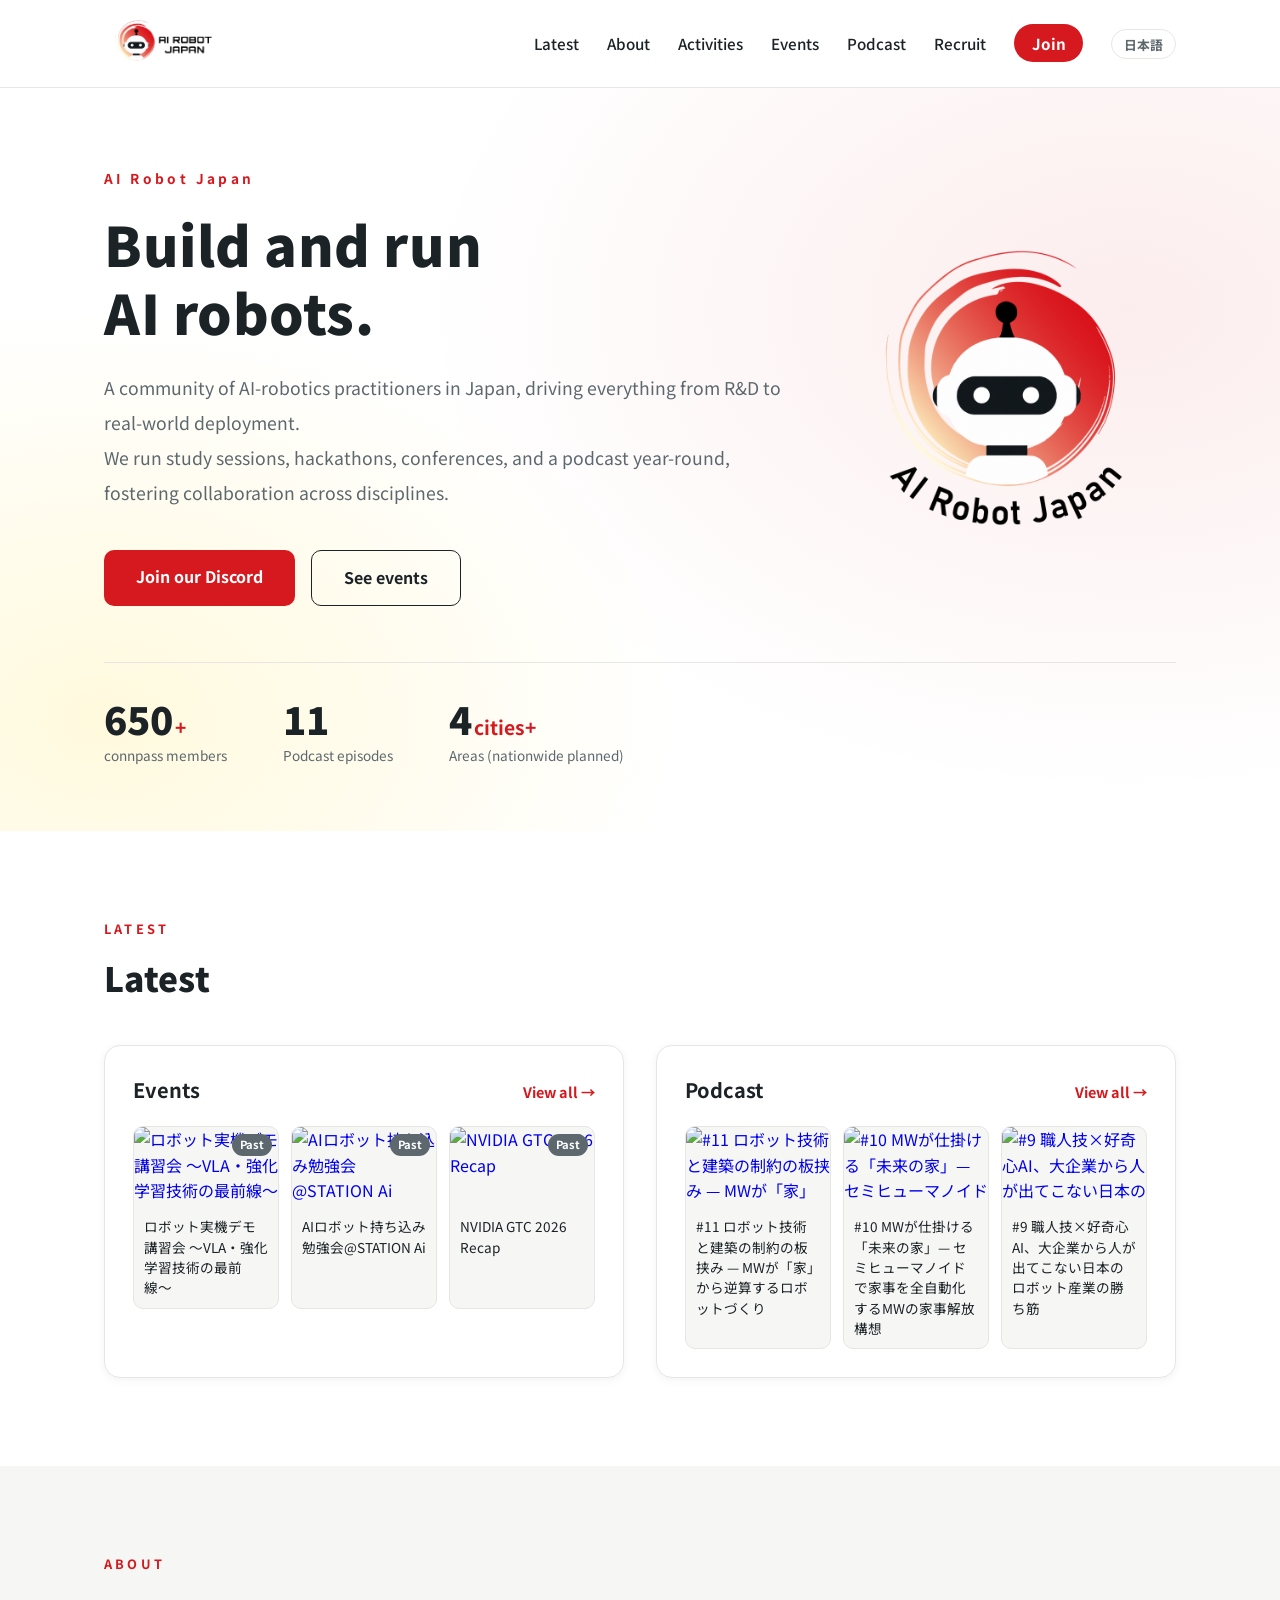
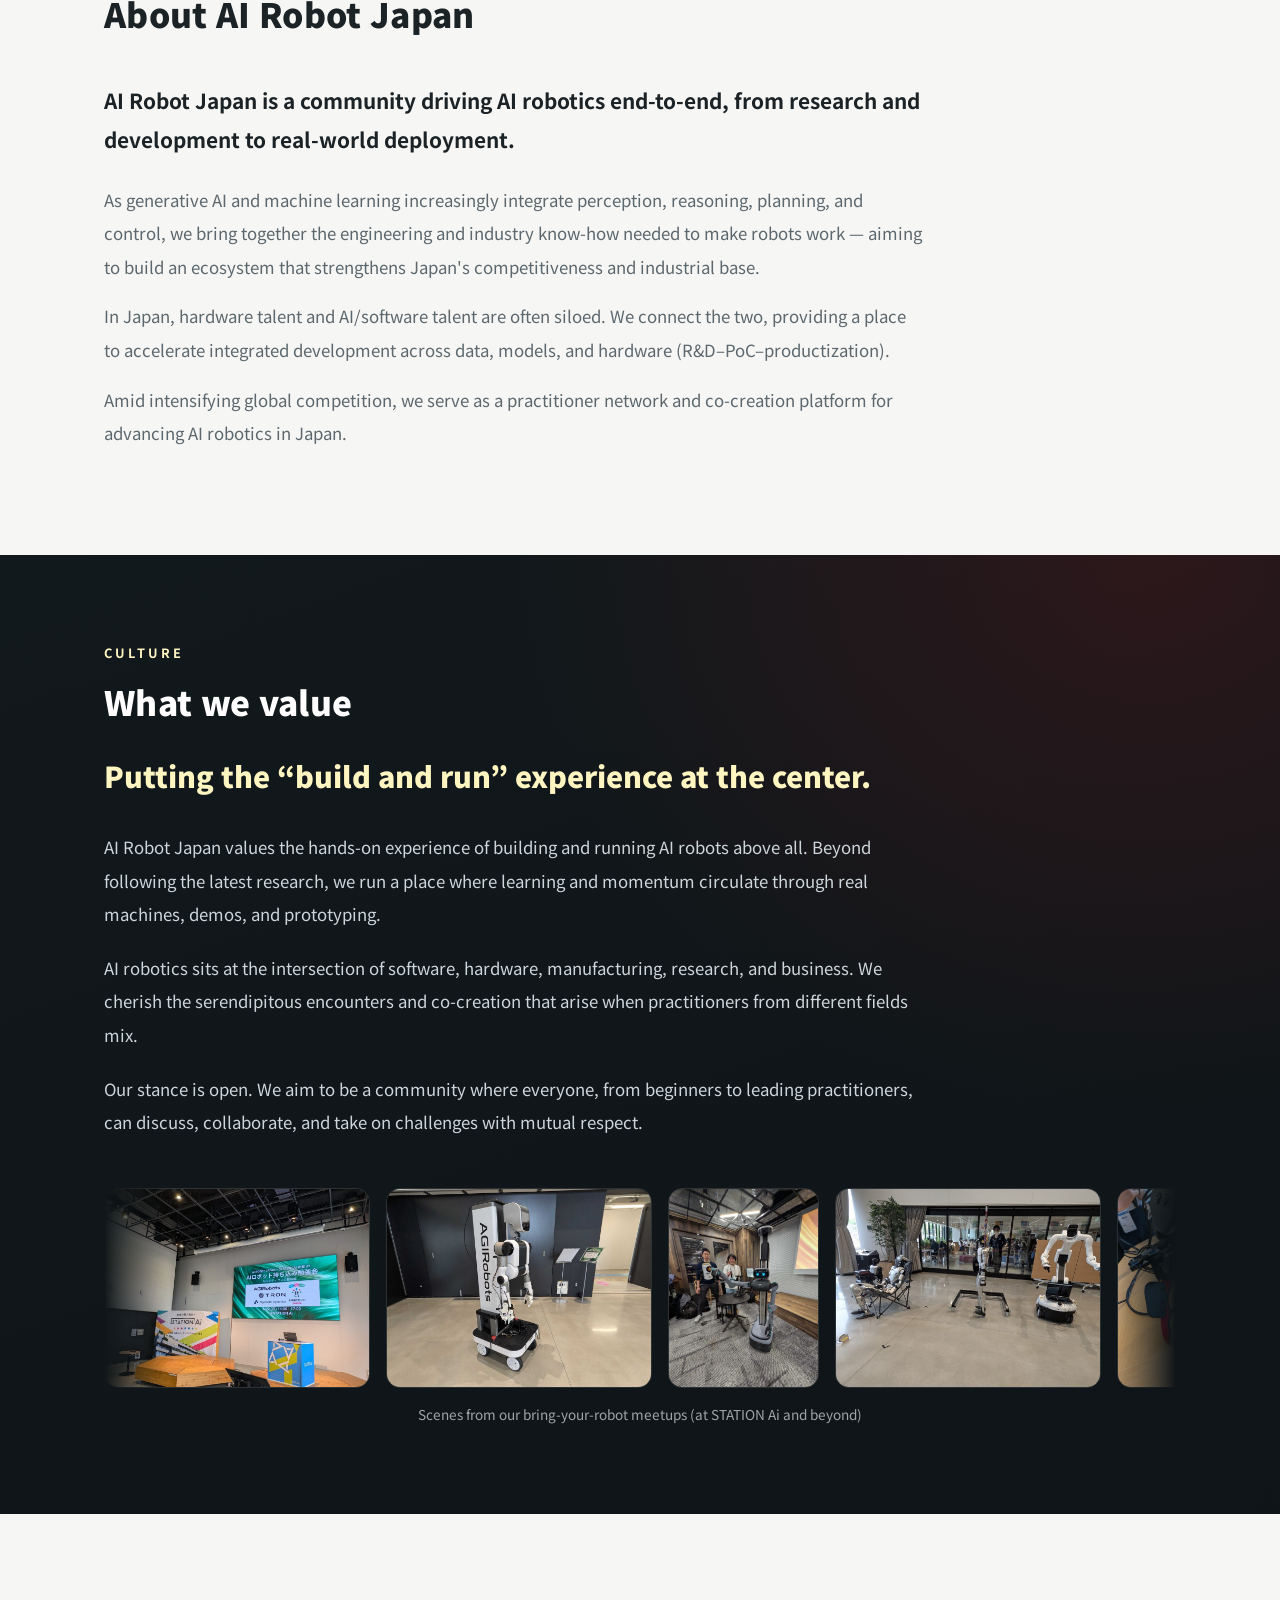
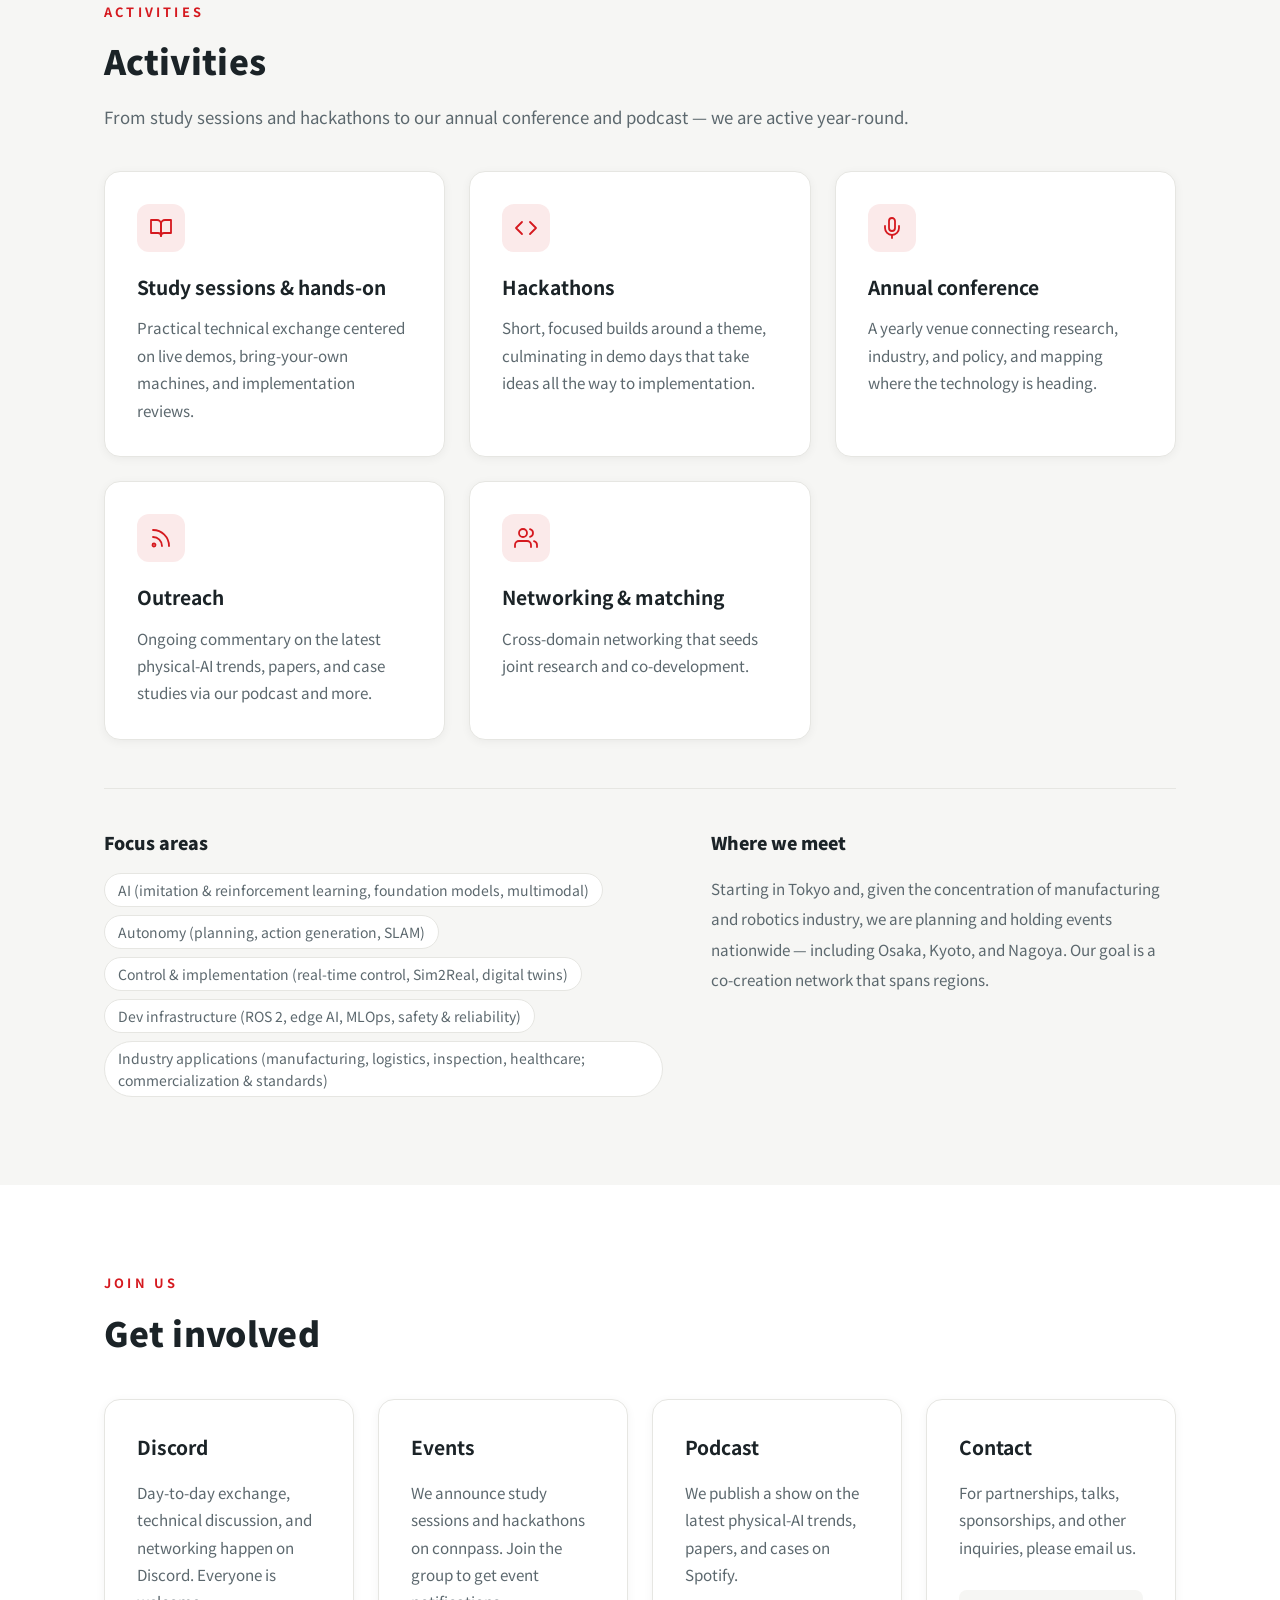
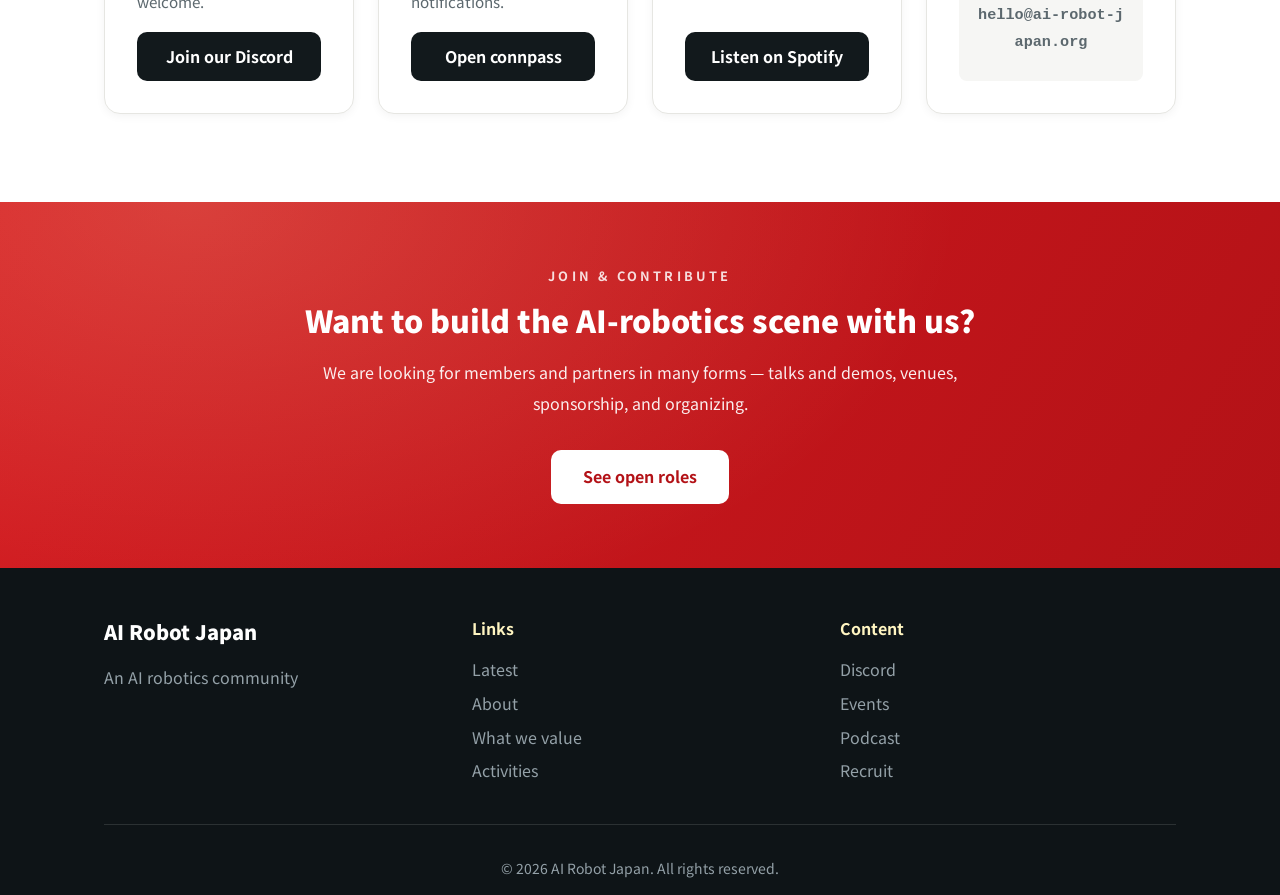
==== commit e13ab401: "Increase nav logo size for visibility - nav logo height 46px → 58px (desktop), 38px → 48px (mobile) " ====
--- a/index.html
+++ b/index.html
@@ -9,9 +9,9 @@
                 var s = localStorage.getItem('arj-lang');
                 var wantEn = s ? s === 'en' : (navigator.language || '').toLowerCase().indexOf('ja') !== 0;
                 if (wantEn && !onEn) {
-                    location.replace((p === '/' || p === '' ? '/en/index.html' : '/en' + p) + location.search + location.hash);
+                    location.replace((p === '/' || p === '' ? '/en/' : '/en' + p) + location.search + location.hash);
                 } else if (!wantEn && onEn) {
-                    var t = p.replace(/^\/en/, ''); if (t === '' || t === '/') t = '/index.html';
+                    var t = p.replace(/^\/en/, ''); if (t === '' || t === '/') t = '/';
                     location.replace(t + location.search + location.hash);
                 }
             } catch (e) {}
@@ -26,23 +26,23 @@
     <meta property="og:image" content="https://ai-robot-japan.org/assets/og-image.png">
     <meta name="twitter:card" content="summary_large_image">
     <meta name="theme-color" content="#d5191f">
-    <link rel="alternate" hreflang="ja" href="https://ai-robot-japan.org/index.html">
-    <link rel="alternate" hreflang="en" href="https://ai-robot-japan.org/en/index.html">
-    <link rel="alternate" hreflang="x-default" href="https://ai-robot-japan.org/index.html">
+    <link rel="alternate" hreflang="ja" href="https://ai-robot-japan.org/">
+    <link rel="alternate" hreflang="en" href="https://ai-robot-japan.org/en/">
+    <link rel="alternate" hreflang="x-default" href="https://ai-robot-japan.org/">
     <title>AI Robot Japan - AI Robot Community</title>
     <link rel="icon" type="image/png" href="./assets/favicon.png">
     <link rel="apple-touch-icon" href="./assets/apple-touch-icon.png">
     <link rel="preconnect" href="https://fonts.googleapis.com">
     <link rel="preconnect" href="https://fonts.gstatic.com" crossorigin>
     <link href="https://fonts.googleapis.com/css2?family=Noto+Sans+JP:wght@400;500;700;900&display=swap" rel="stylesheet">
-    <link rel="stylesheet" href="./styles.css?v=11">
+    <link rel="stylesheet" href="./styles.css?v=12">
 </head>
 <body>
     <!-- ナビゲーション -->
     <nav class="navbar">
         <div class="container">
             <div class="nav-brand">
-                <a href="/index.html"><img class="nav-logo" src="./assets/logo-horizontal.png" alt="AI Robot Japan"></a>
+                <a href="/"><img class="nav-logo" src="./assets/logo-horizontal.png" alt="AI Robot Japan"></a>
             </div>
             <button class="nav-toggle" type="button" aria-label="メニューを開閉" aria-expanded="false" aria-controls="nav-menu">
                 <span></span><span></span><span></span>
@@ -55,7 +55,7 @@
                 <li><a href="https://open.spotify.com/show/3eTibJbIqve5Rne4MkS1Ao" target="_blank" rel="noopener noreferrer">Podcast</a></li>
                 <li><a href="/recruit.html">募集</a></li>
                 <li><a href="#contact" class="nav-cta">参加する</a></li>
-                <li><a href="/en/index.html" class="nav-lang" onclick="localStorage.setItem('arj-lang','en')">EN</a></li>
+                <li><a href="/en/" class="nav-lang" onclick="localStorage.setItem('arj-lang','en')">EN</a></li>
             </ul>
         </div>
     </nav>
--- a/styles.css
+++ b/styles.css
@@ -65,7 +65,7 @@
 }
 
 .nav-logo {
-    height: 46px;
+    height: 58px;
     width: auto;
     display: block;
 }
@@ -1081,7 +1081,7 @@
     }
 
     .nav-logo {
-        height: 38px;
+        height: 48px;
     }
 
     .hero {
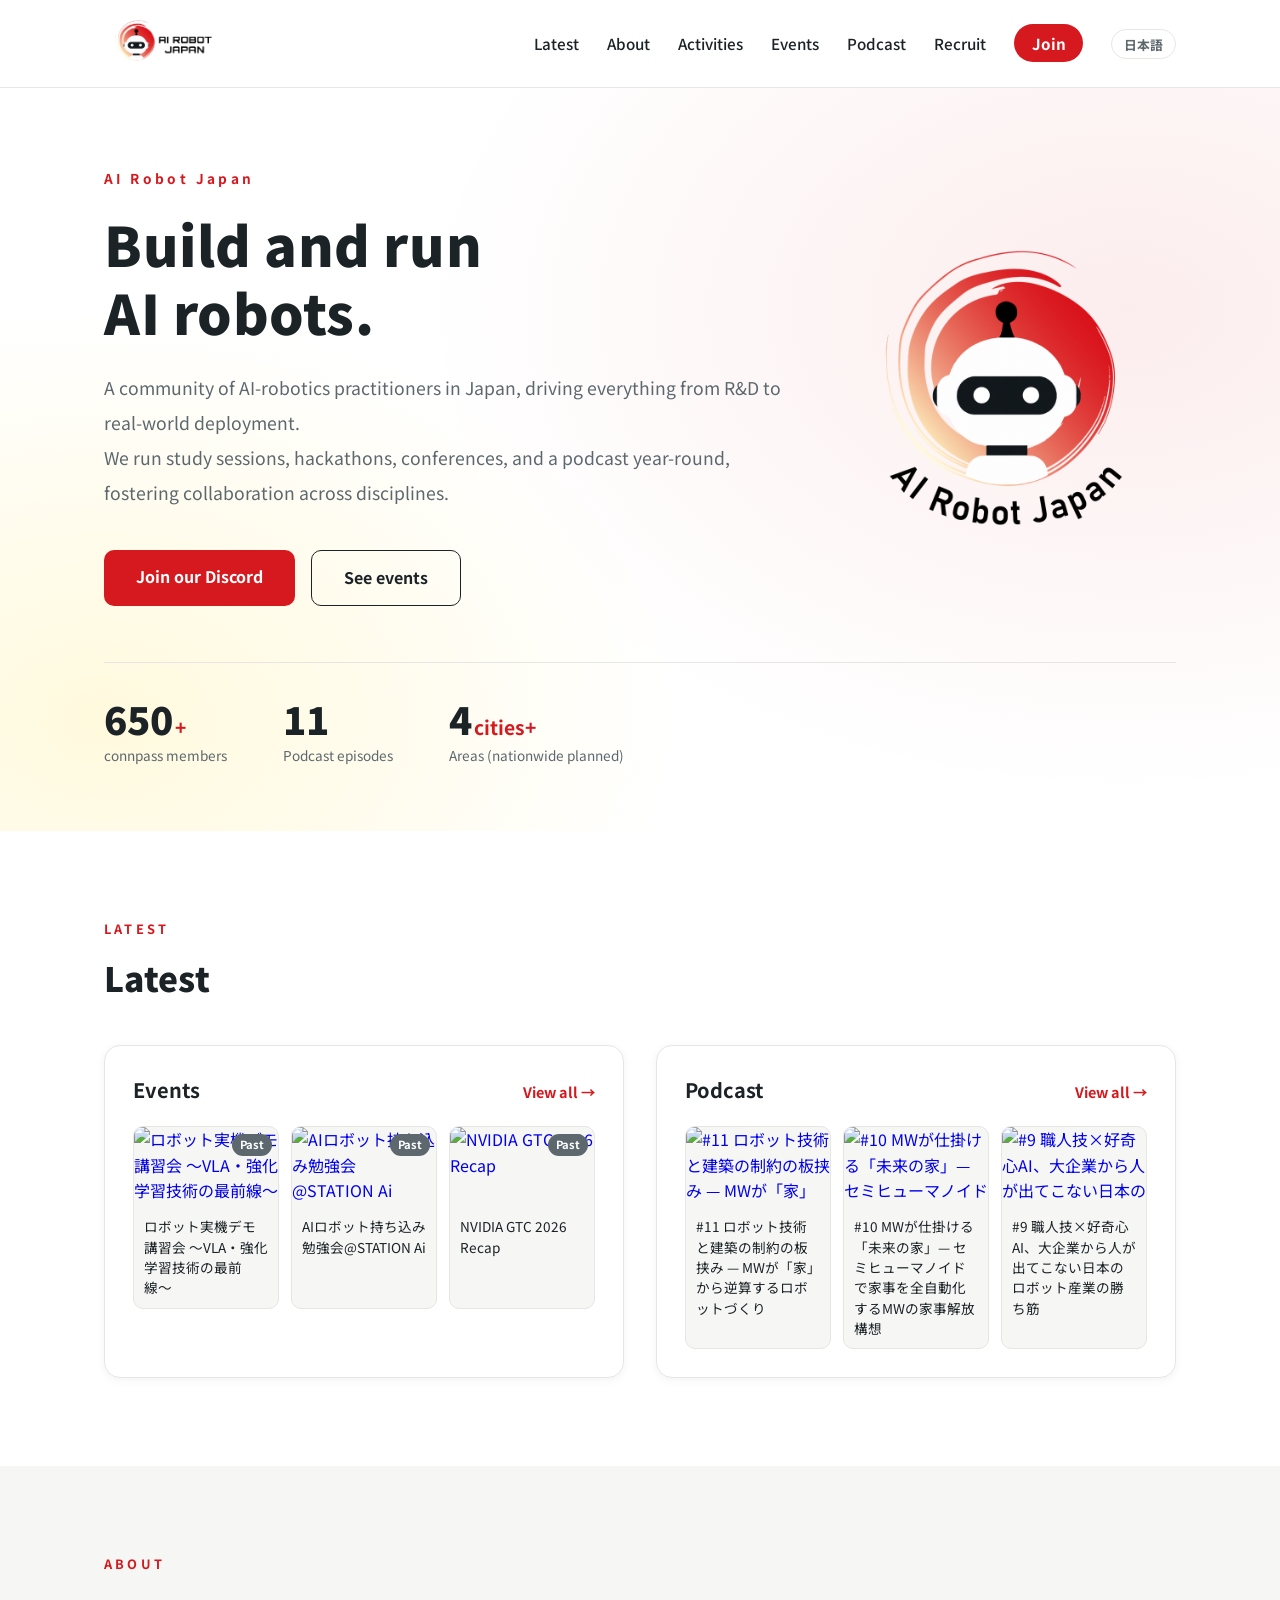
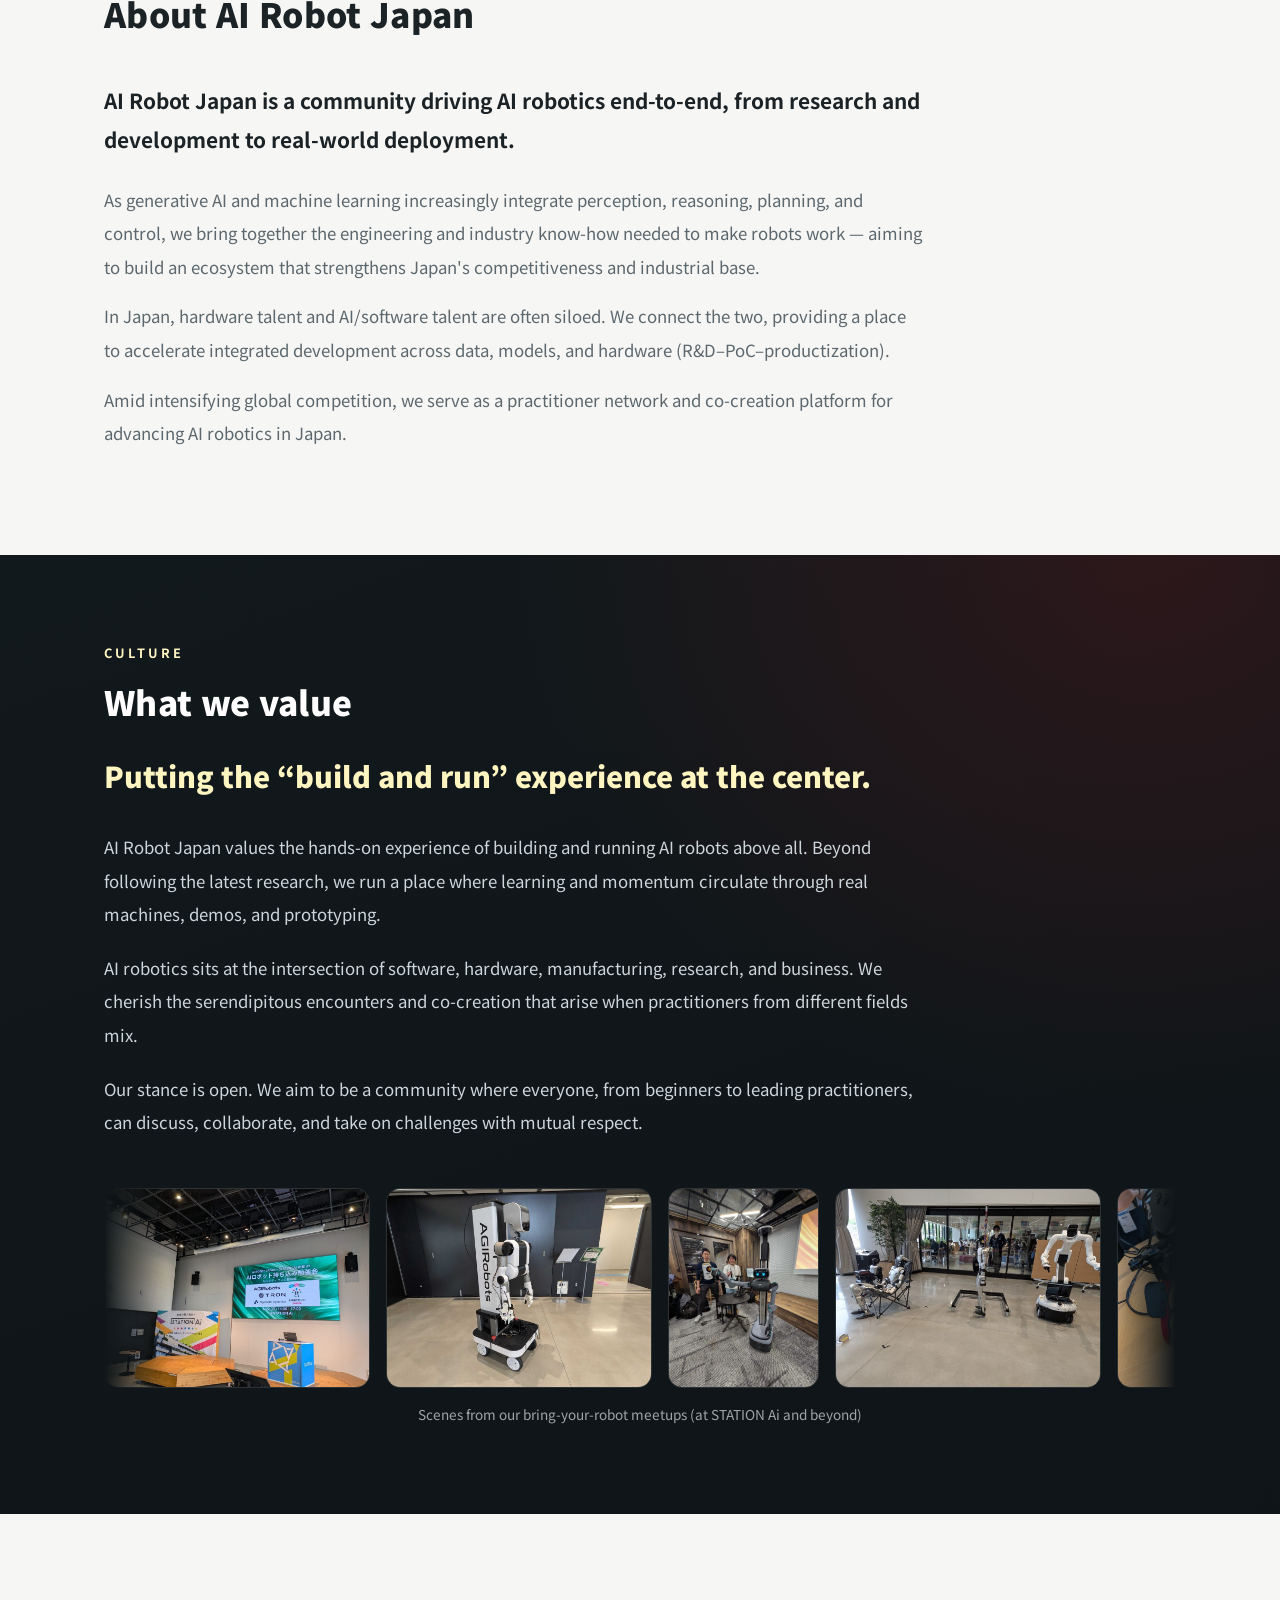
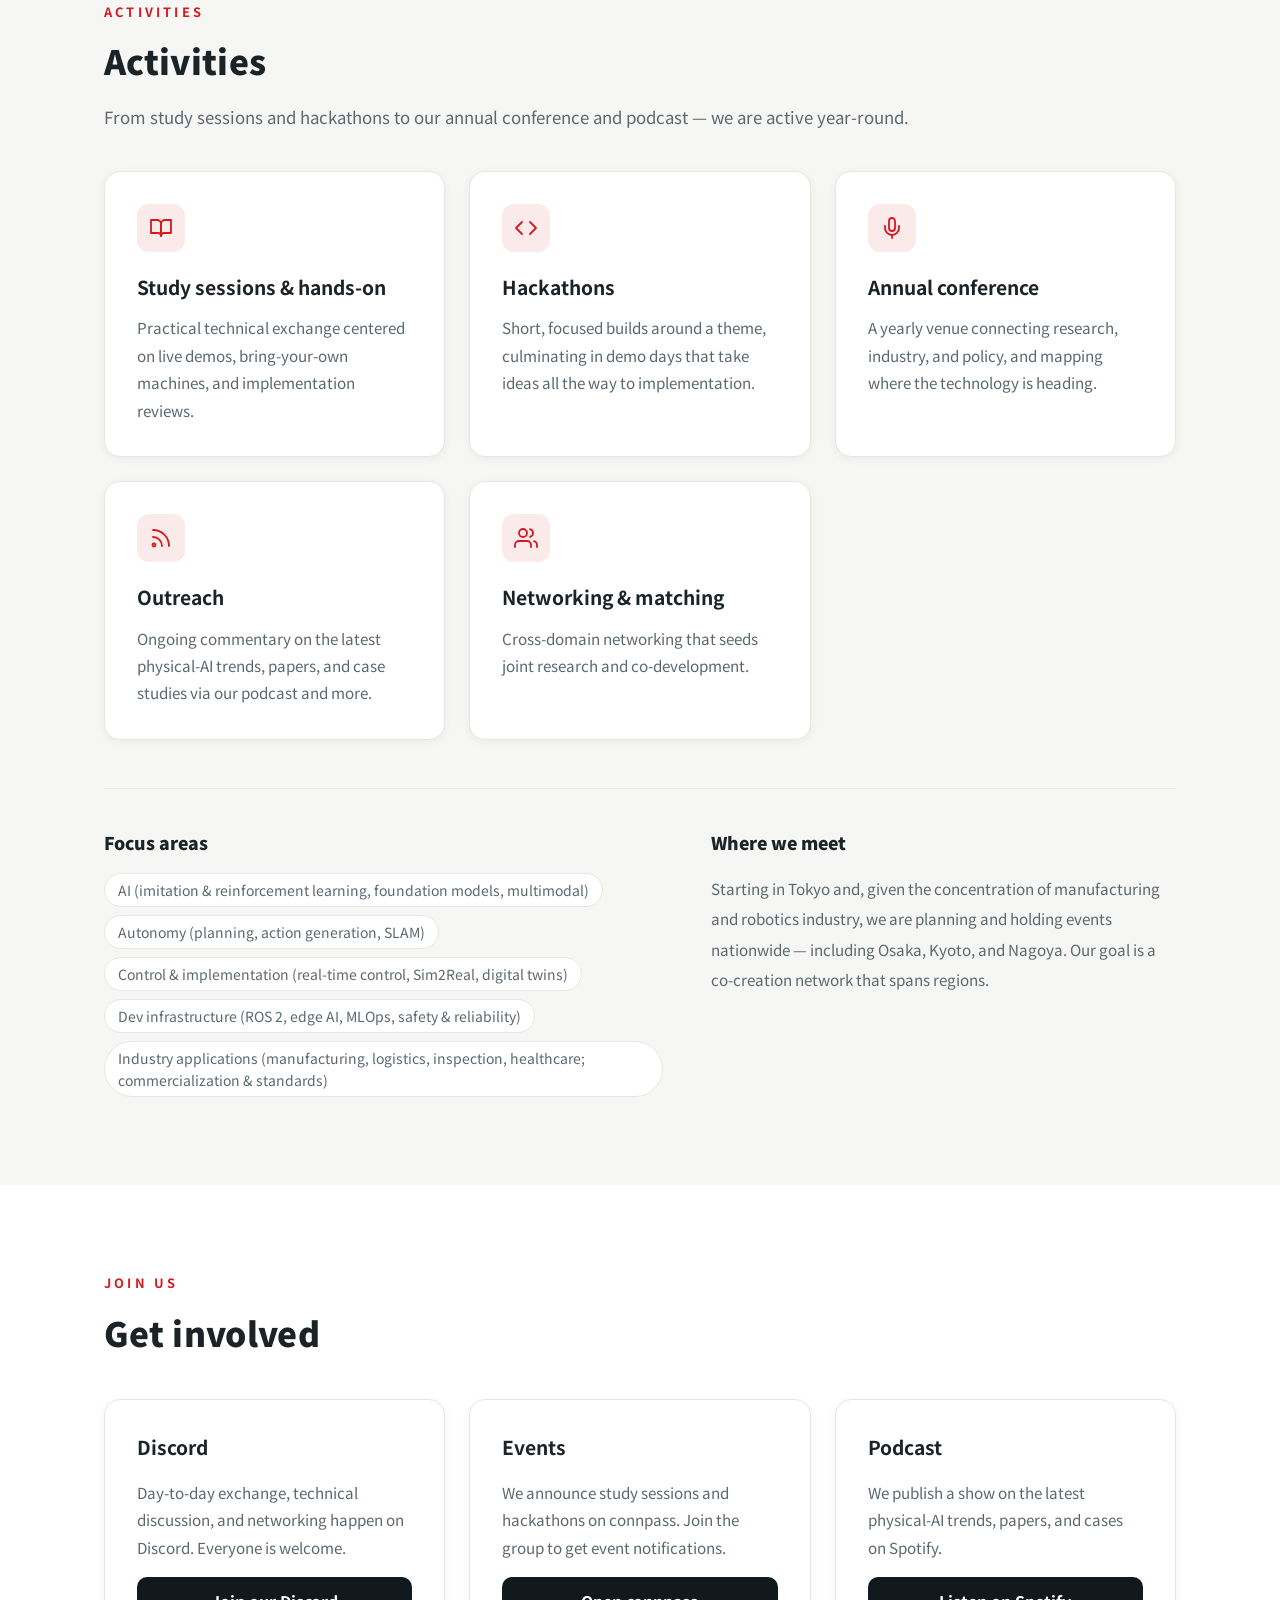
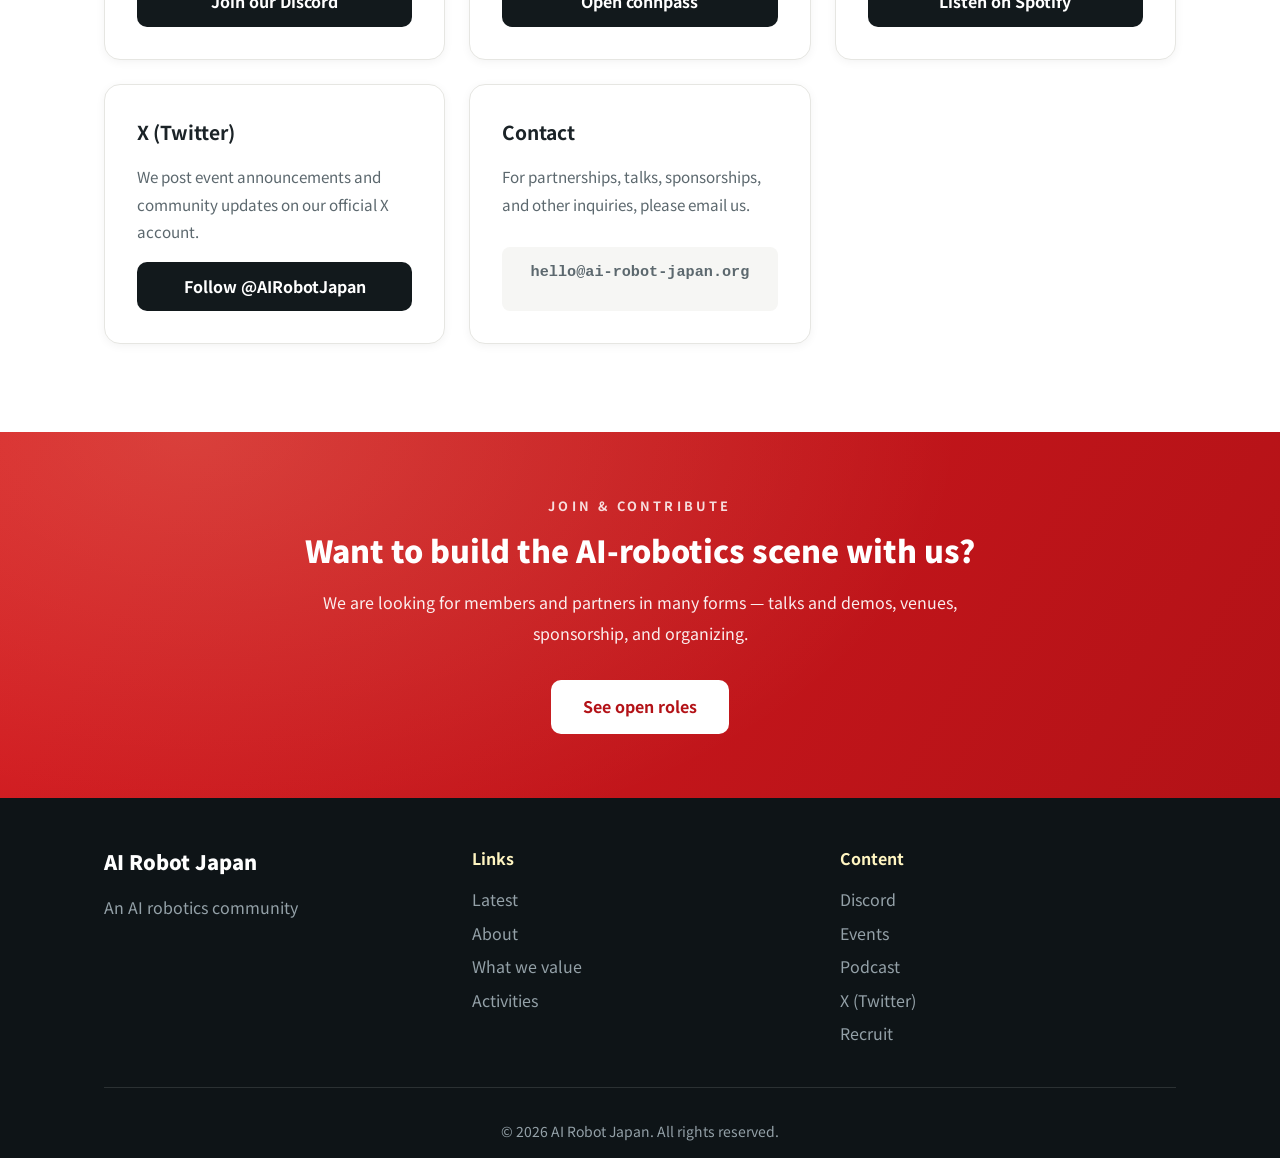
==== commit 83393ee7: "Add official X (Twitter) account links - New X card in the 参加する / Get involved section (JA & EN), li" ====
--- a/index.html
+++ b/index.html
@@ -35,7 +35,7 @@
     <link rel="preconnect" href="https://fonts.googleapis.com">
     <link rel="preconnect" href="https://fonts.gstatic.com" crossorigin>
     <link href="https://fonts.googleapis.com/css2?family=Noto+Sans+JP:wght@400;500;700;900&display=swap" rel="stylesheet">
-    <link rel="stylesheet" href="./styles.css?v=12">
+    <link rel="stylesheet" href="./styles.css?v=13">
 </head>
 <body>
     <!-- ナビゲーション -->
@@ -275,6 +275,11 @@
                     <a href="https://open.spotify.com/show/3eTibJbIqve5Rne4MkS1Ao" target="_blank" rel="noopener noreferrer" class="btn btn-content">Spotifyで聴く</a>
                 </div>
                 <div class="join-card">
+                    <h3>X（旧Twitter）</h3>
+                    <p>イベントの告知や活動の最新情報を、公式Xアカウントで発信しています。</p>
+                    <a href="https://x.com/AIRobotJapan" target="_blank" rel="noopener noreferrer" class="btn btn-content">@AIRobotJapanをフォロー</a>
+                </div>
+                <div class="join-card">
                     <h3>お問い合わせ</h3>
                     <p>協業・登壇・スポンサー等のご相談は、メールにてご連絡ください。</p>
                     <p class="contact-email">hello@ai-robot-japan.org</p>
@@ -316,6 +321,7 @@
                         <li><a href="https://discord.gg/pjjQ46tyy" target="_blank" rel="noopener noreferrer">Discord</a></li>
                         <li><a href="https://ai-robot-japan.connpass.com/" target="_blank" rel="noopener noreferrer">イベント</a></li>
                         <li><a href="https://open.spotify.com/show/3eTibJbIqve5Rne4MkS1Ao" target="_blank" rel="noopener noreferrer">Podcast</a></li>
+                        <li><a href="https://x.com/AIRobotJapan" target="_blank" rel="noopener noreferrer">X（旧Twitter）</a></li>
                         <li><a href="#contact">参加する・お問い合わせ</a></li>
                     </ul>
                 </div>
--- a/styles.css
+++ b/styles.css
@@ -687,7 +687,7 @@
 /* 参加・問い合わせセクション */
 .join-grid {
     display: grid;
-    grid-template-columns: repeat(auto-fit, minmax(240px, 1fr));
+    grid-template-columns: repeat(auto-fit, minmax(300px, 1fr));
     gap: 1.5rem;
 }
 
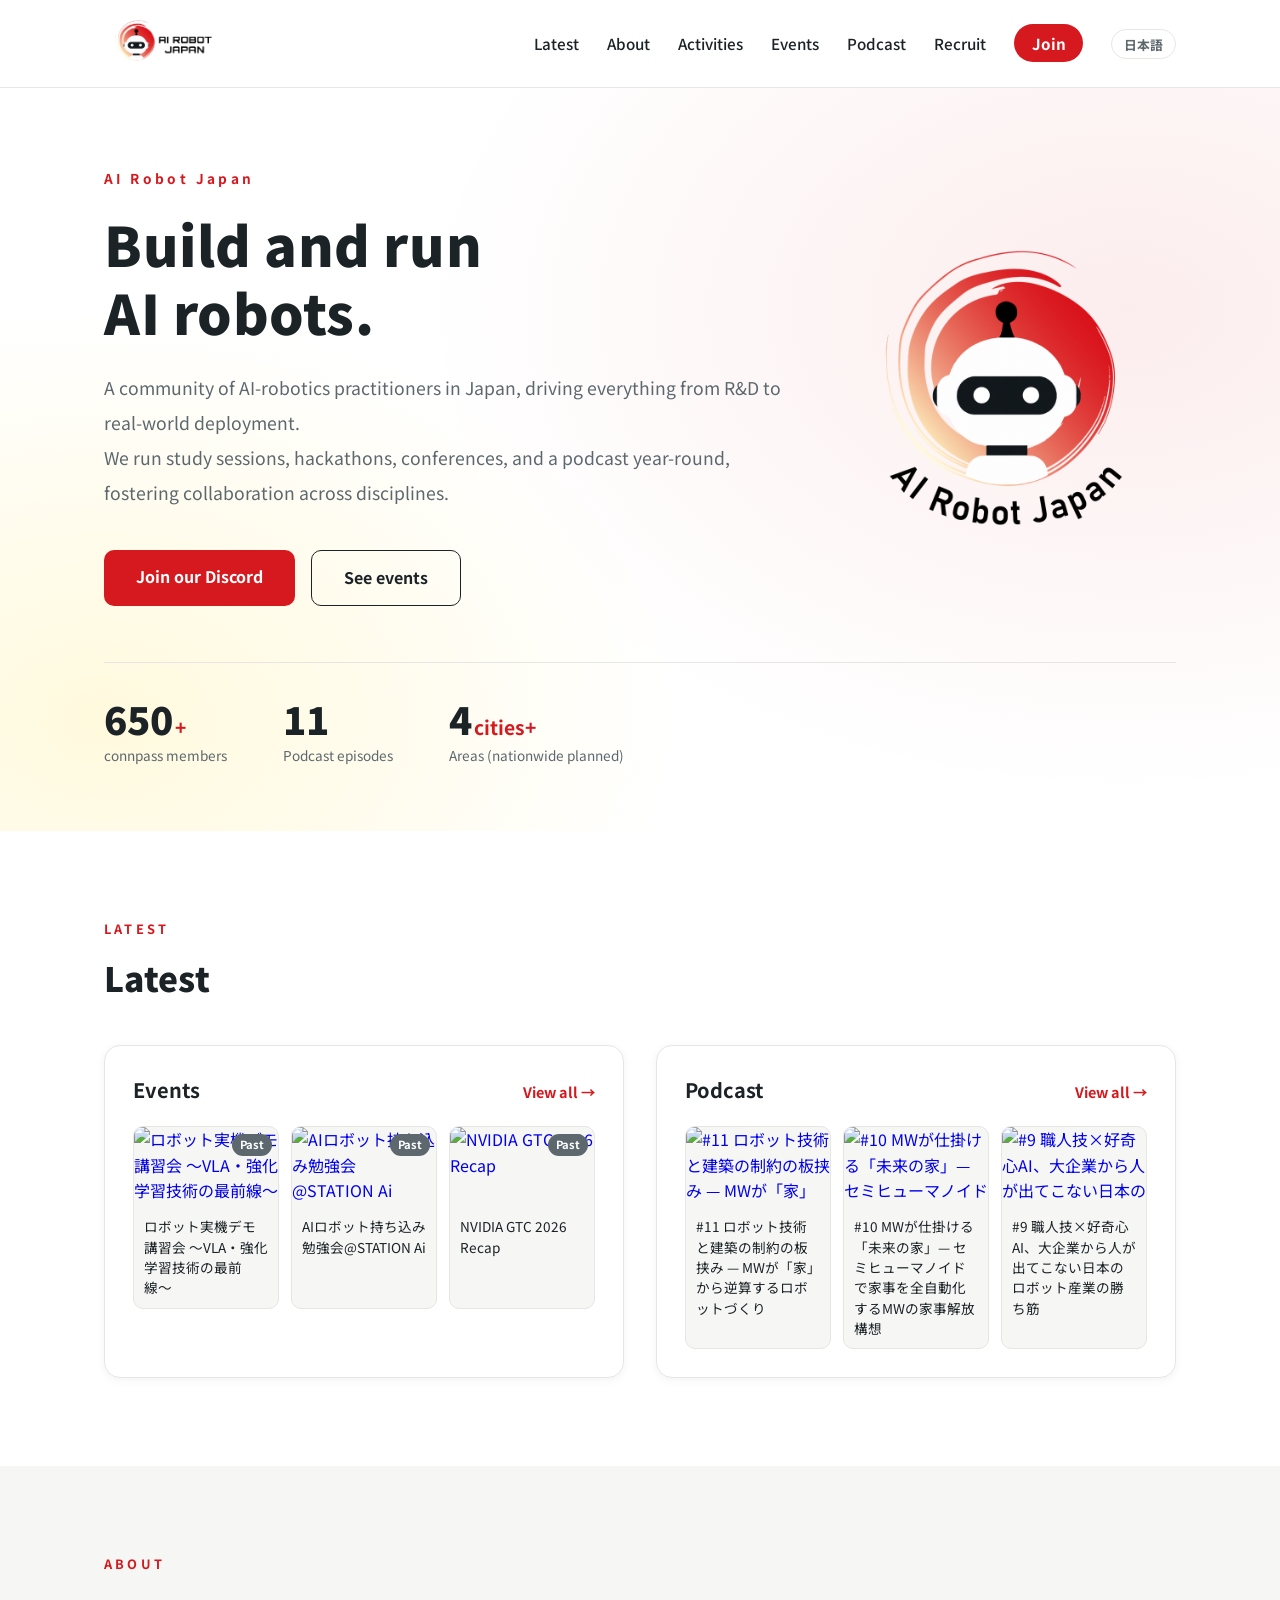
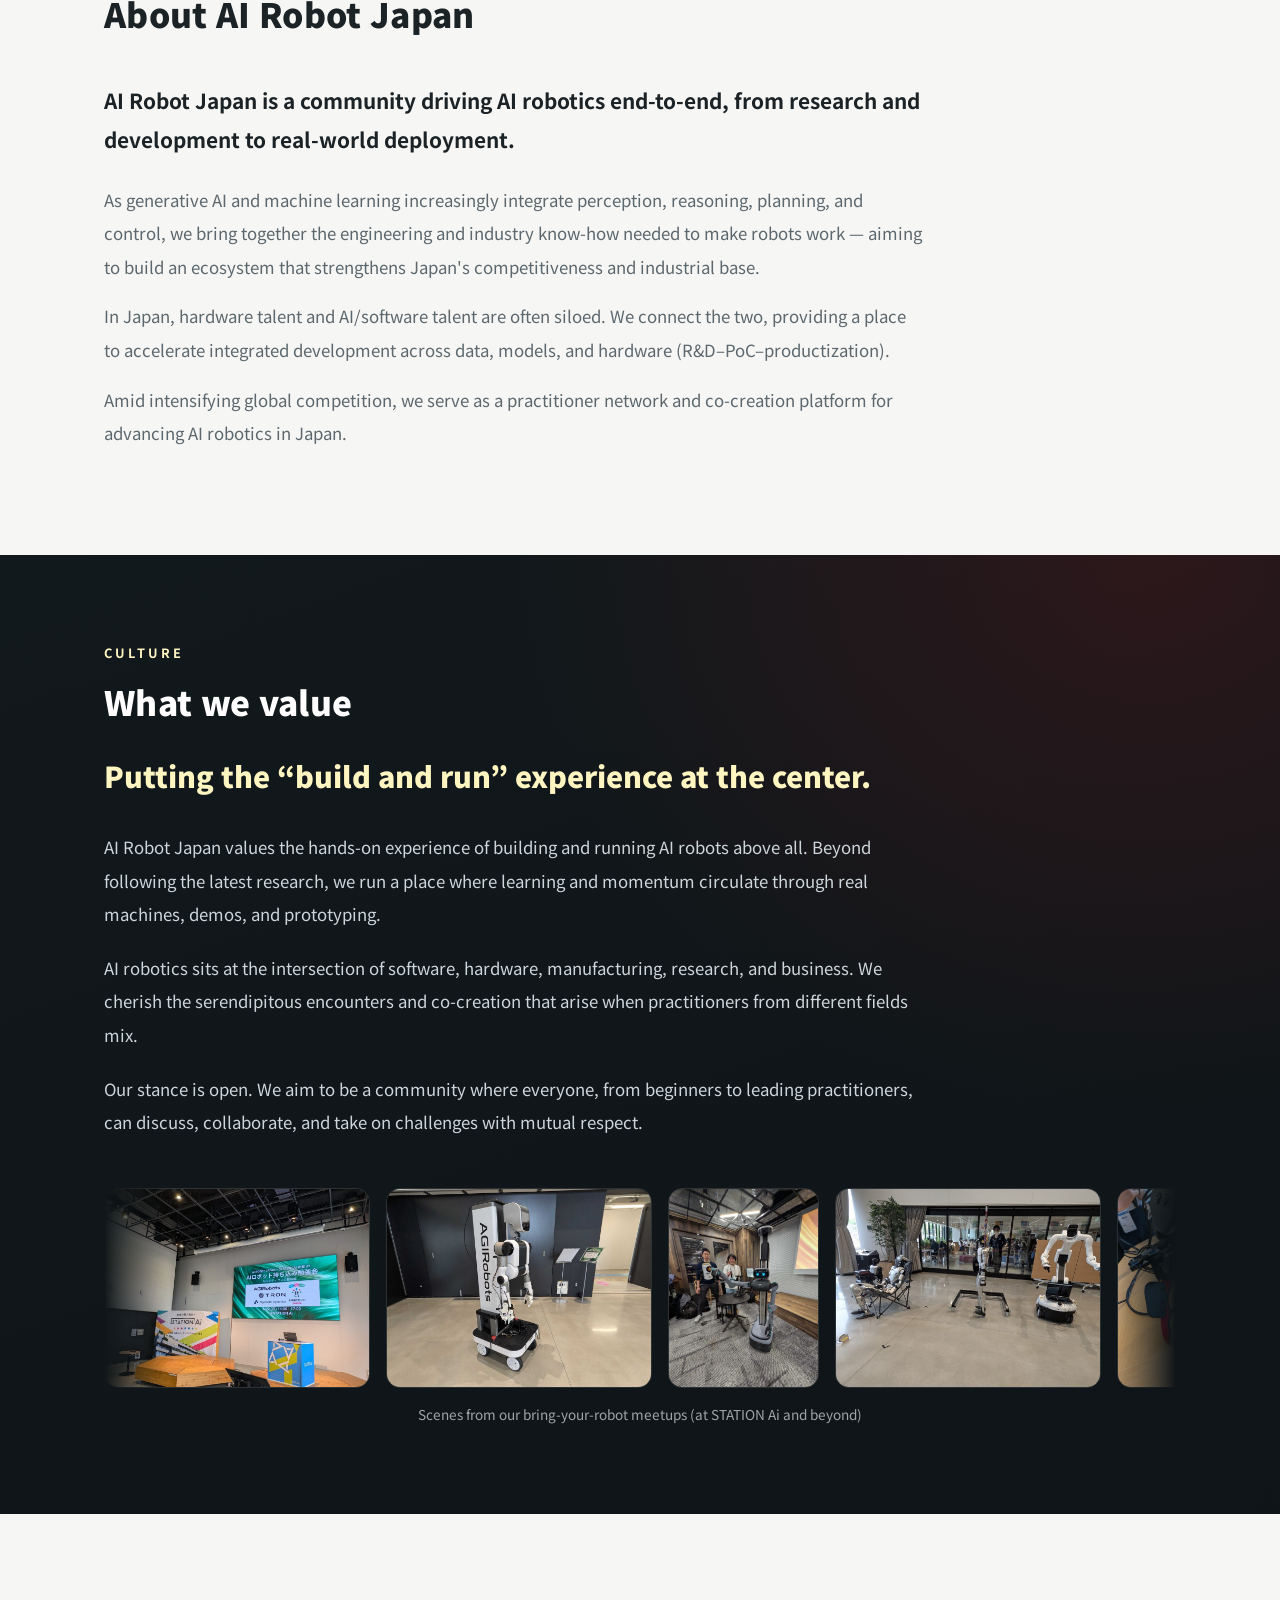
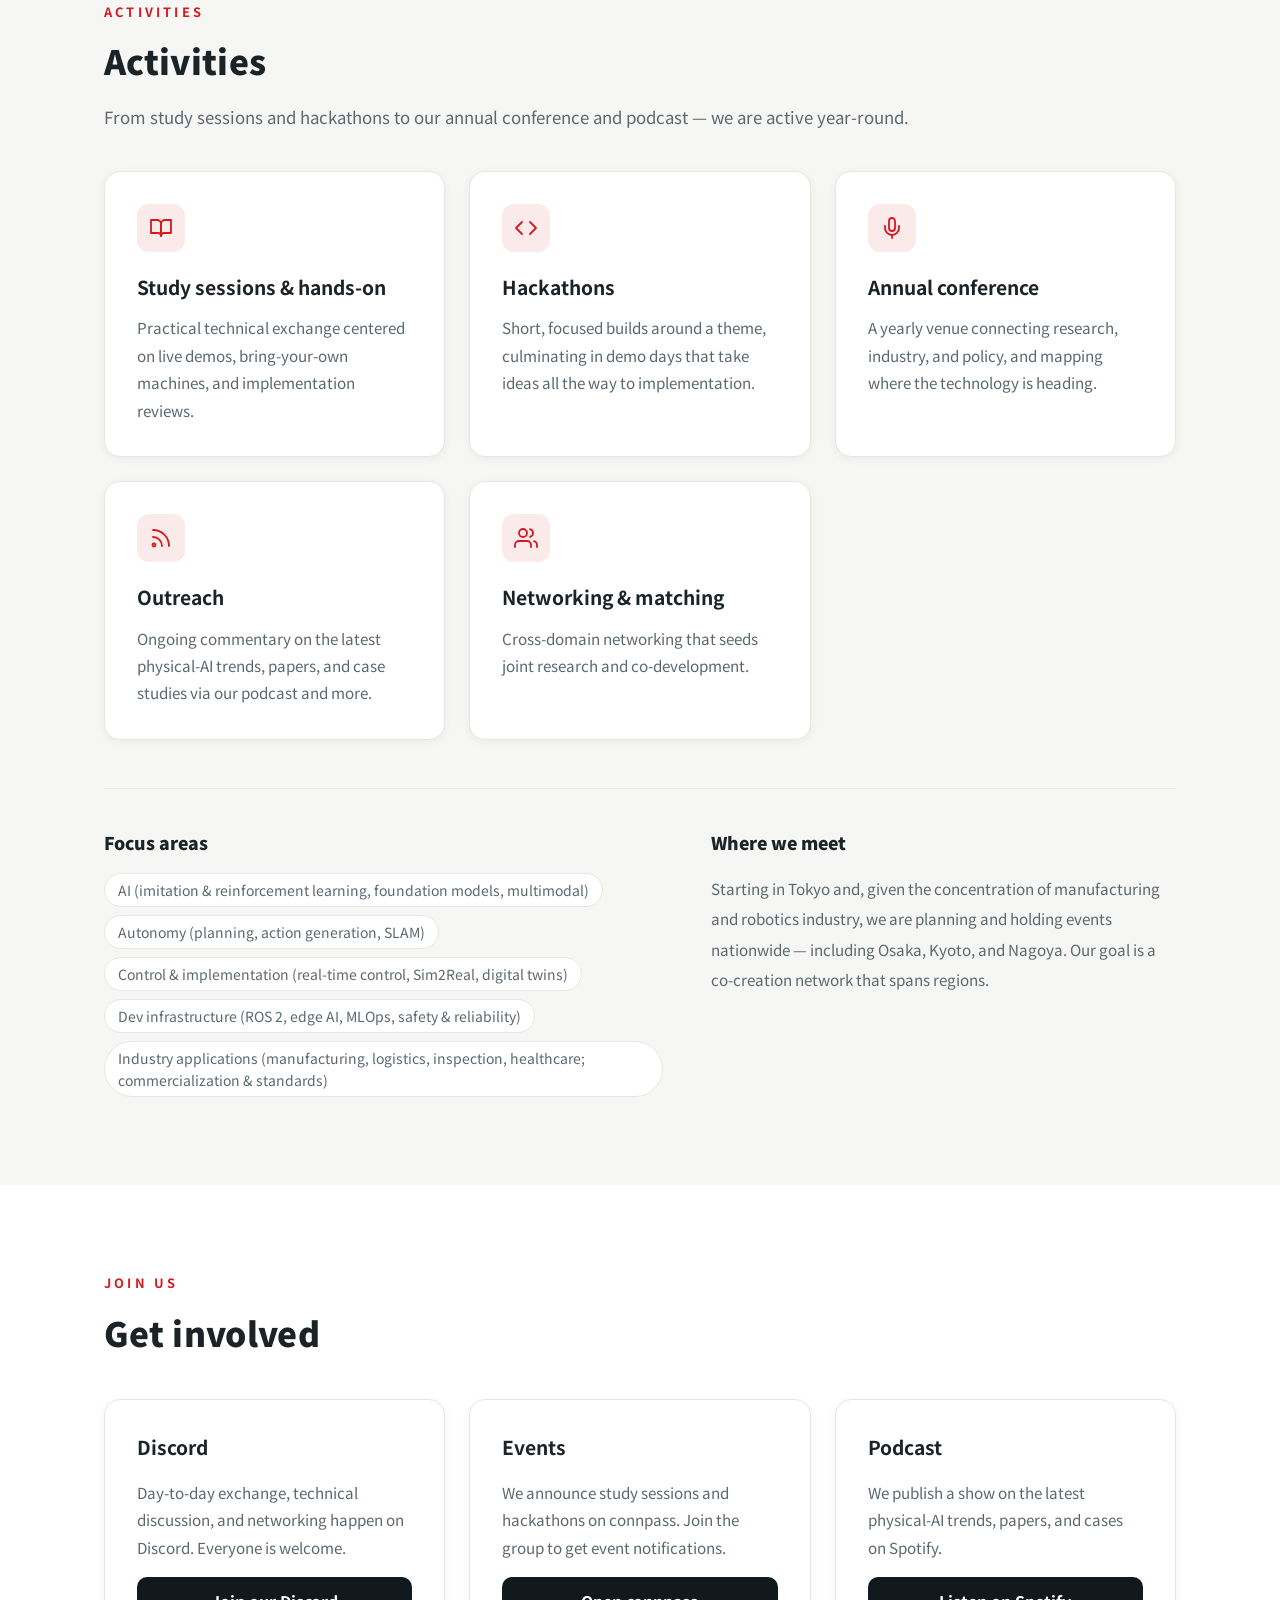
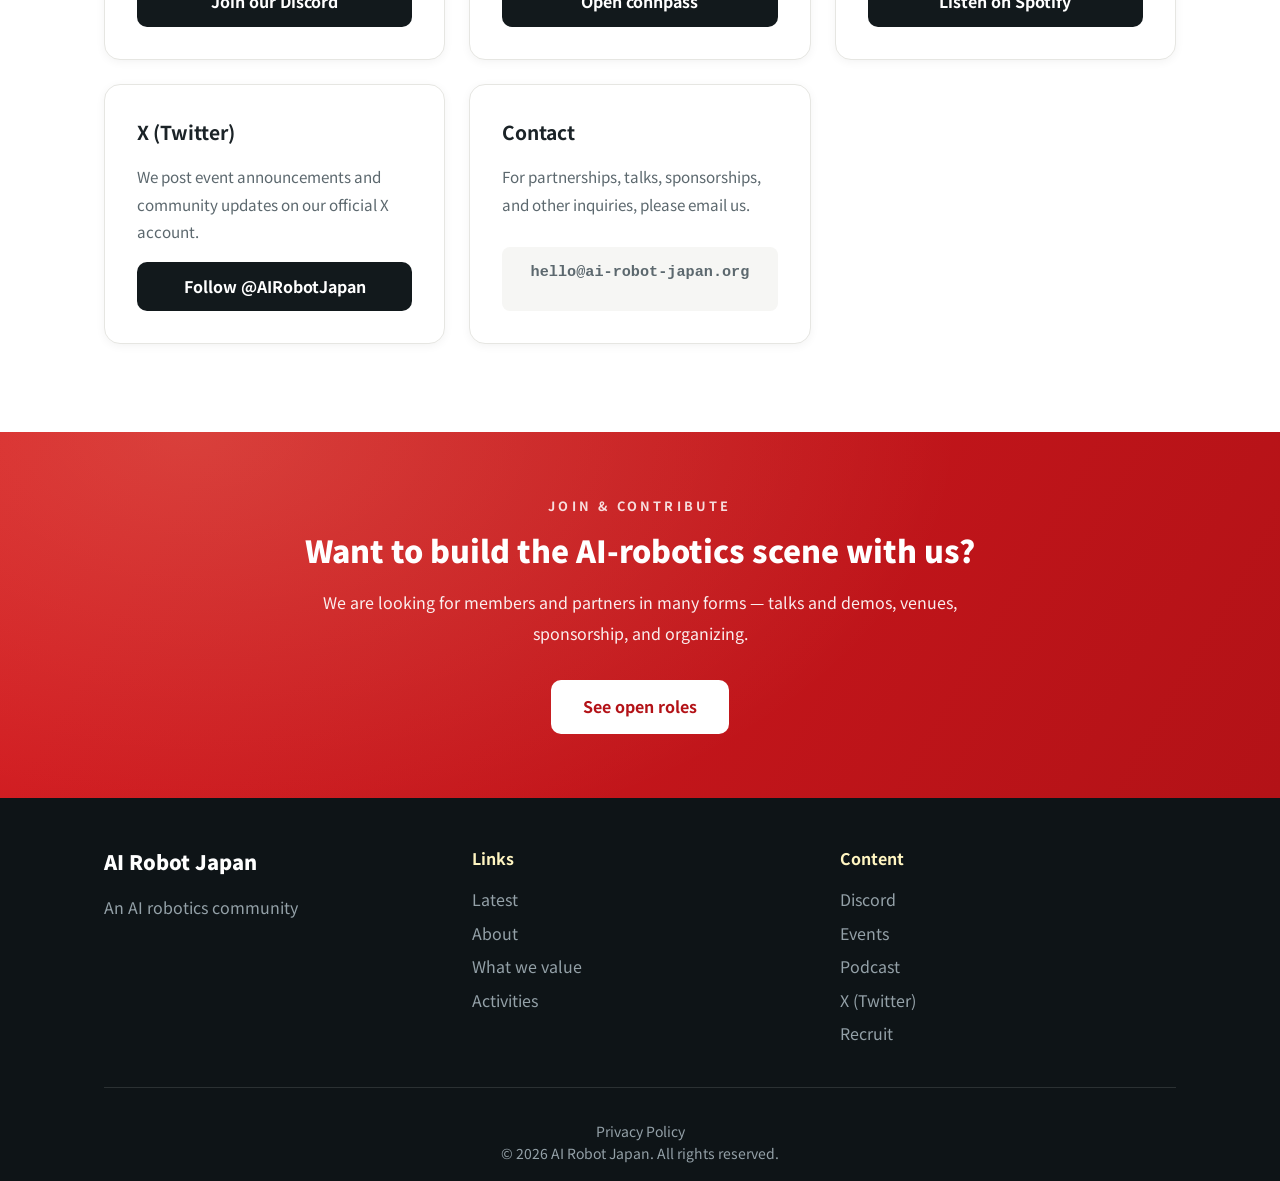
==== commit 4a8186ed: "Add privacy policy page - New privacy.html with the full policy (preamble + Articles 1-16,   effecti" ====
--- a/index.html
+++ b/index.html
@@ -35,7 +35,7 @@
     <link rel="preconnect" href="https://fonts.googleapis.com">
     <link rel="preconnect" href="https://fonts.gstatic.com" crossorigin>
     <link href="https://fonts.googleapis.com/css2?family=Noto+Sans+JP:wght@400;500;700;900&display=swap" rel="stylesheet">
-    <link rel="stylesheet" href="./styles.css?v=13">
+    <link rel="stylesheet" href="./styles.css?v=14">
 </head>
 <body>
     <!-- ナビゲーション -->
@@ -327,6 +327,7 @@
                 </div>
             </div>
             <div class="footer-bottom">
+                <p><a href="/privacy.html">プライバシーポリシー</a></p>
                 <p>&copy; 2026 AI Robot Japan. All rights reserved.</p>
             </div>
         </div>
--- a/styles.css
+++ b/styles.css
@@ -964,6 +964,89 @@
     box-shadow: 0 6px 18px rgba(0, 0, 0, 0.2);
 }
 
+/* プライバシーポリシー等の法務ページ */
+.legal-content {
+    max-width: 800px;
+}
+
+.legal-content p {
+    color: var(--text-light);
+    font-size: 0.98rem;
+    line-height: 2.1;
+    margin-bottom: 1.75rem;
+}
+
+.legal-content h2 {
+    font-size: 1.2rem;
+    font-weight: 700;
+    color: var(--text-dark);
+    margin: 3rem 0 1.25rem;
+    padding-left: 0.9rem;
+    border-left: 4px solid var(--accent);
+}
+
+.legal-content ol {
+    list-style: none;
+    margin: 0 0 1.75rem;
+}
+
+.legal-content ol li {
+    color: var(--text-light);
+    font-size: 0.98rem;
+    line-height: 2.1;
+    margin-bottom: 1rem;
+    position: relative;
+    padding-left: 2.4em;
+}
+
+.legal-content .num-list {
+    counter-reset: num;
+}
+
+.legal-content .num-list > li::before {
+    counter-increment: num;
+    content: counter(num) ".";
+    position: absolute;
+    left: 0.5em;
+    font-weight: 700;
+    color: var(--text-dark);
+}
+
+.legal-content .paren-list {
+    counter-reset: paren;
+}
+
+.legal-content .paren-list > li::before {
+    counter-increment: paren;
+    content: "(" counter(paren) ")";
+    position: absolute;
+    left: 0;
+    font-weight: 700;
+    color: var(--text-dark);
+}
+
+.legal-content li .paren-list {
+    margin-top: 1rem;
+    margin-bottom: 0;
+}
+
+.legal-date {
+    margin-top: 3rem;
+    text-align: right;
+    font-weight: 700;
+    color: var(--text-dark);
+}
+
+.footer-bottom a {
+    color: #94a1a8;
+    text-decoration: none;
+}
+
+.footer-bottom a:hover {
+    color: #ffffff;
+    text-decoration: underline;
+}
+
 /* フッター */
 .footer {
     background-color: var(--ink-950);
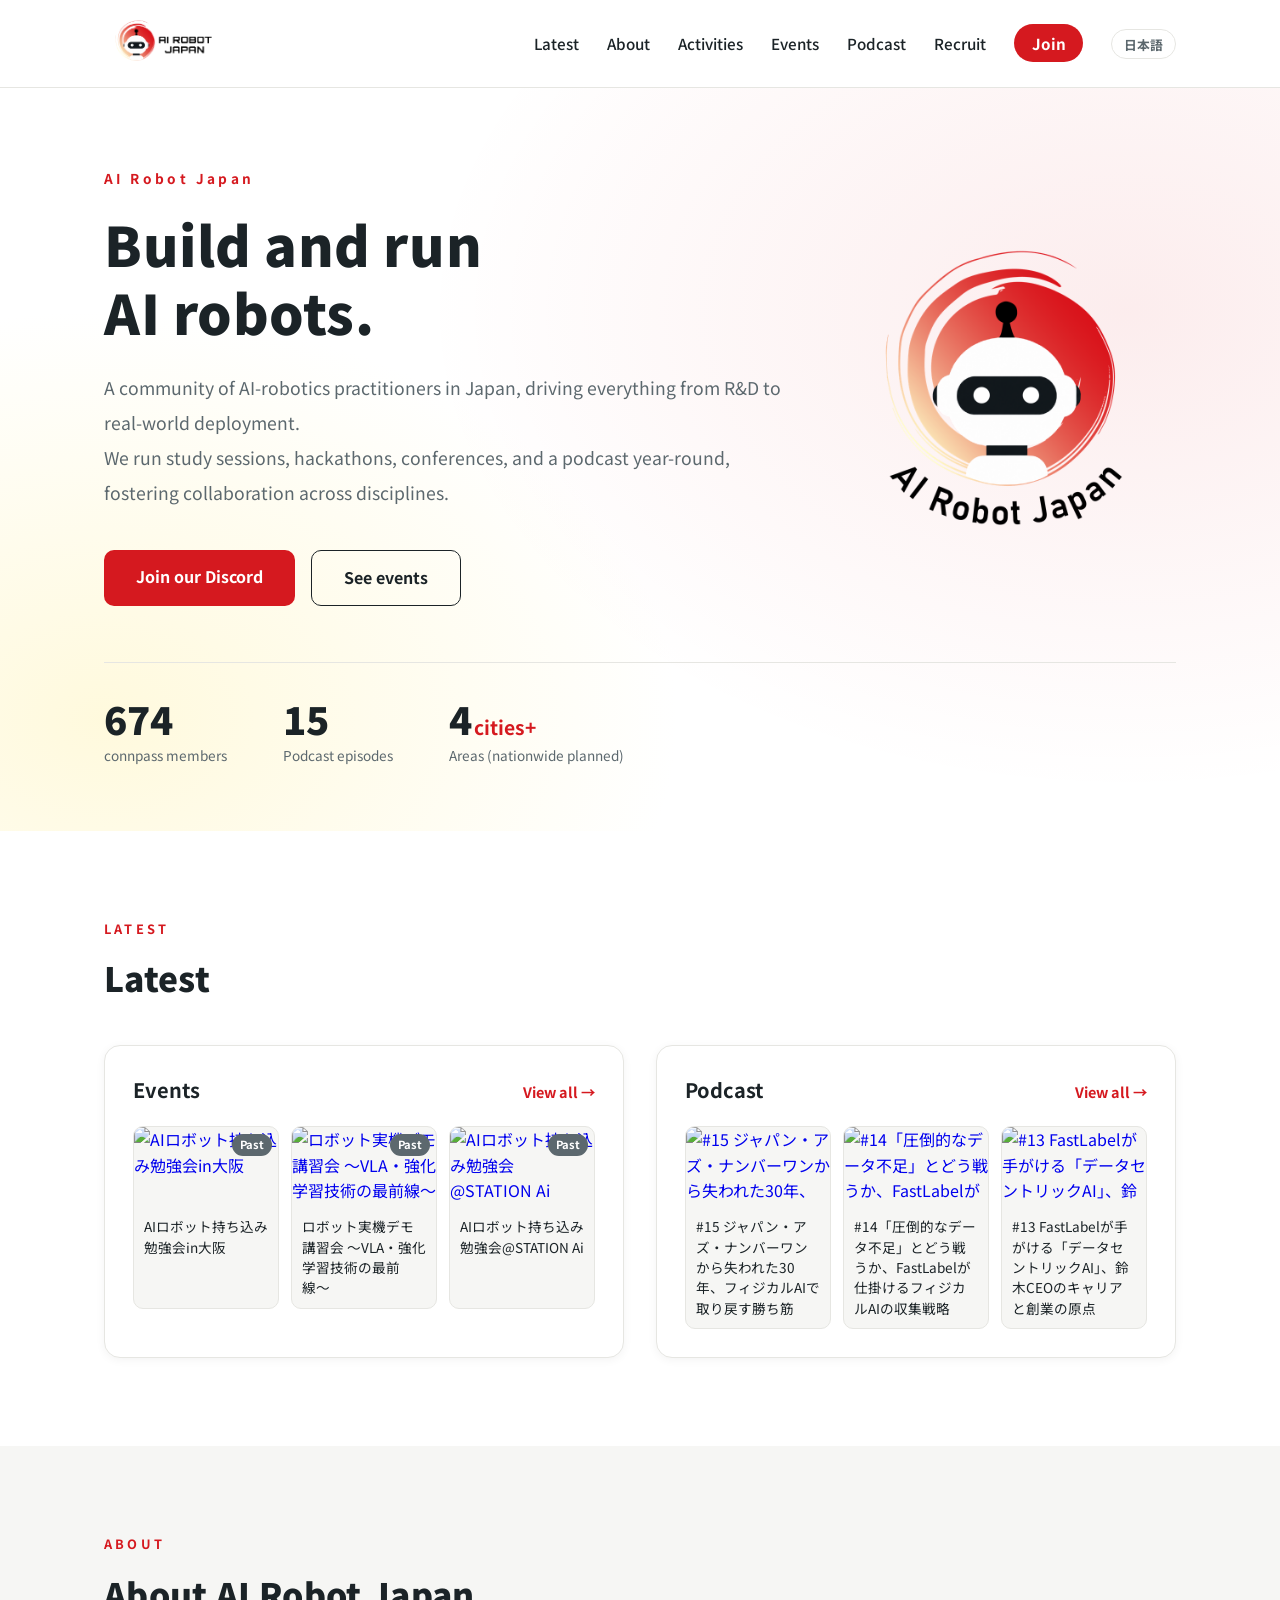
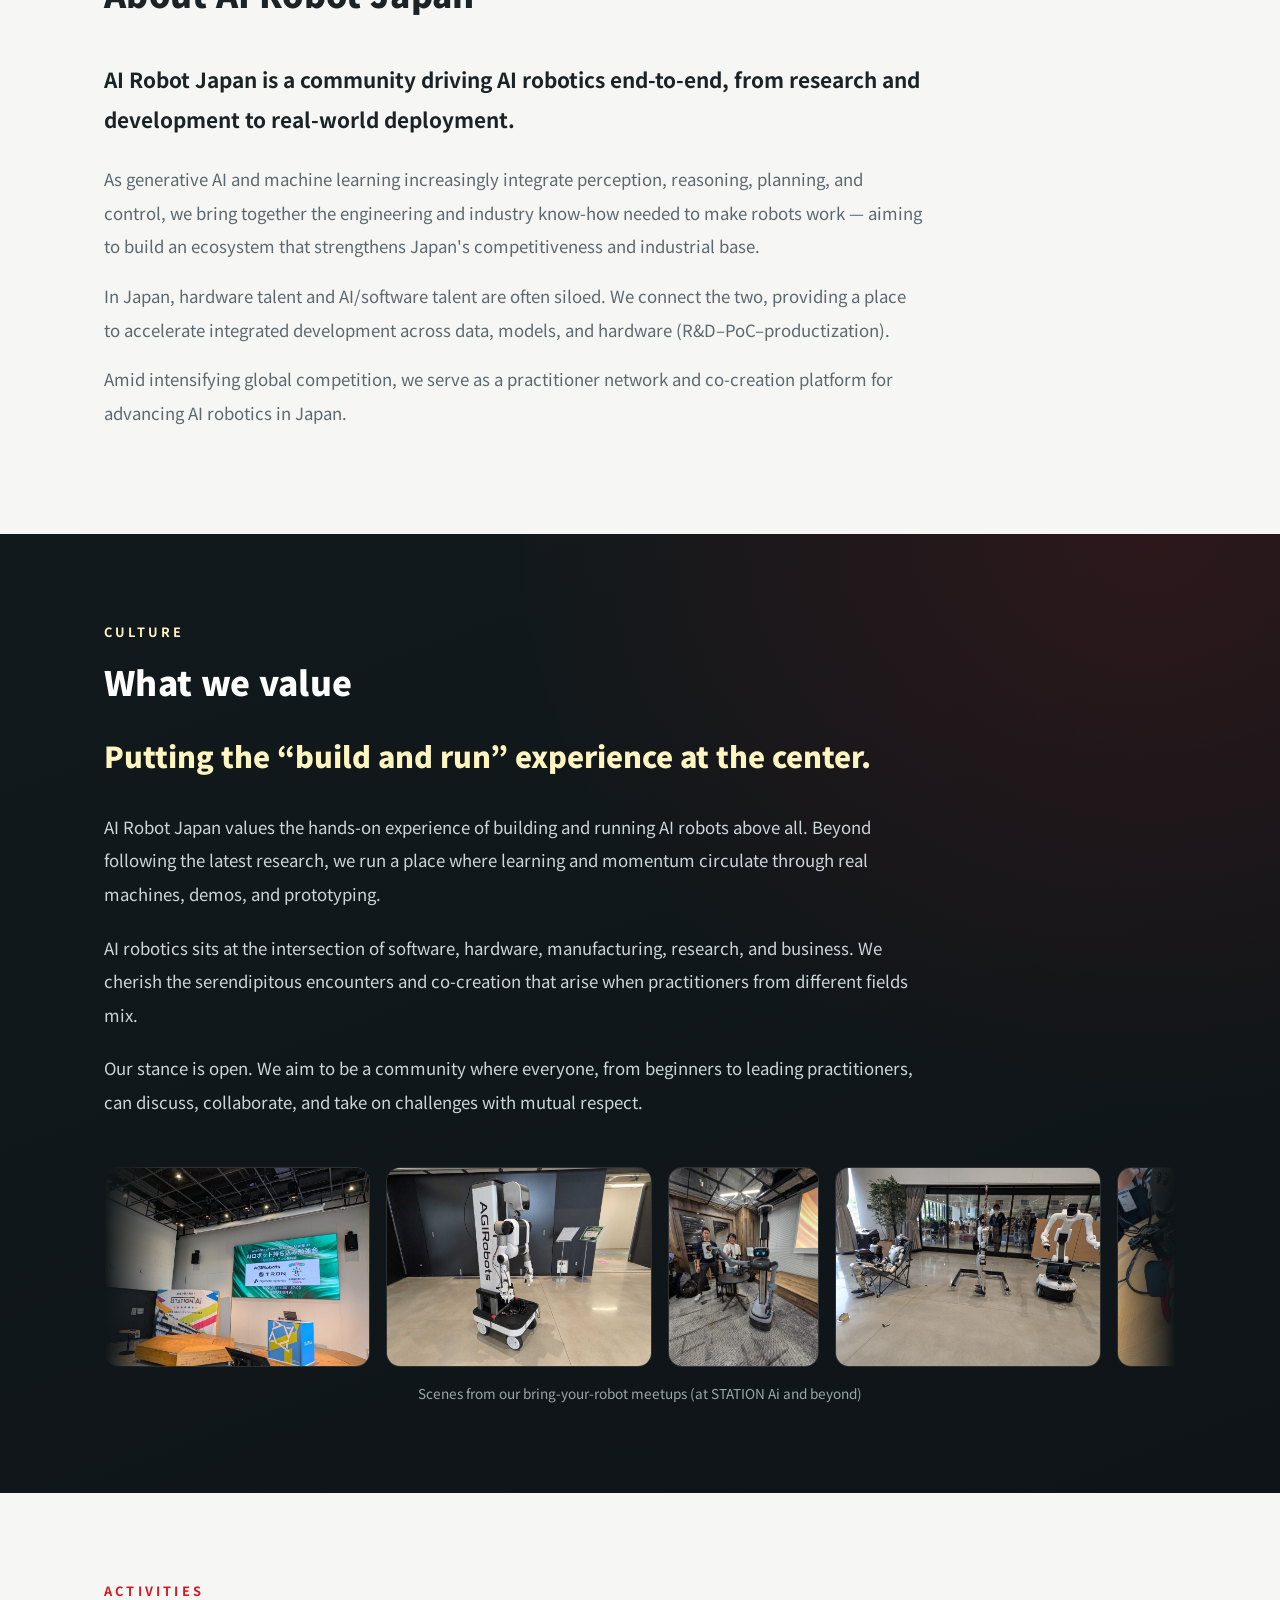
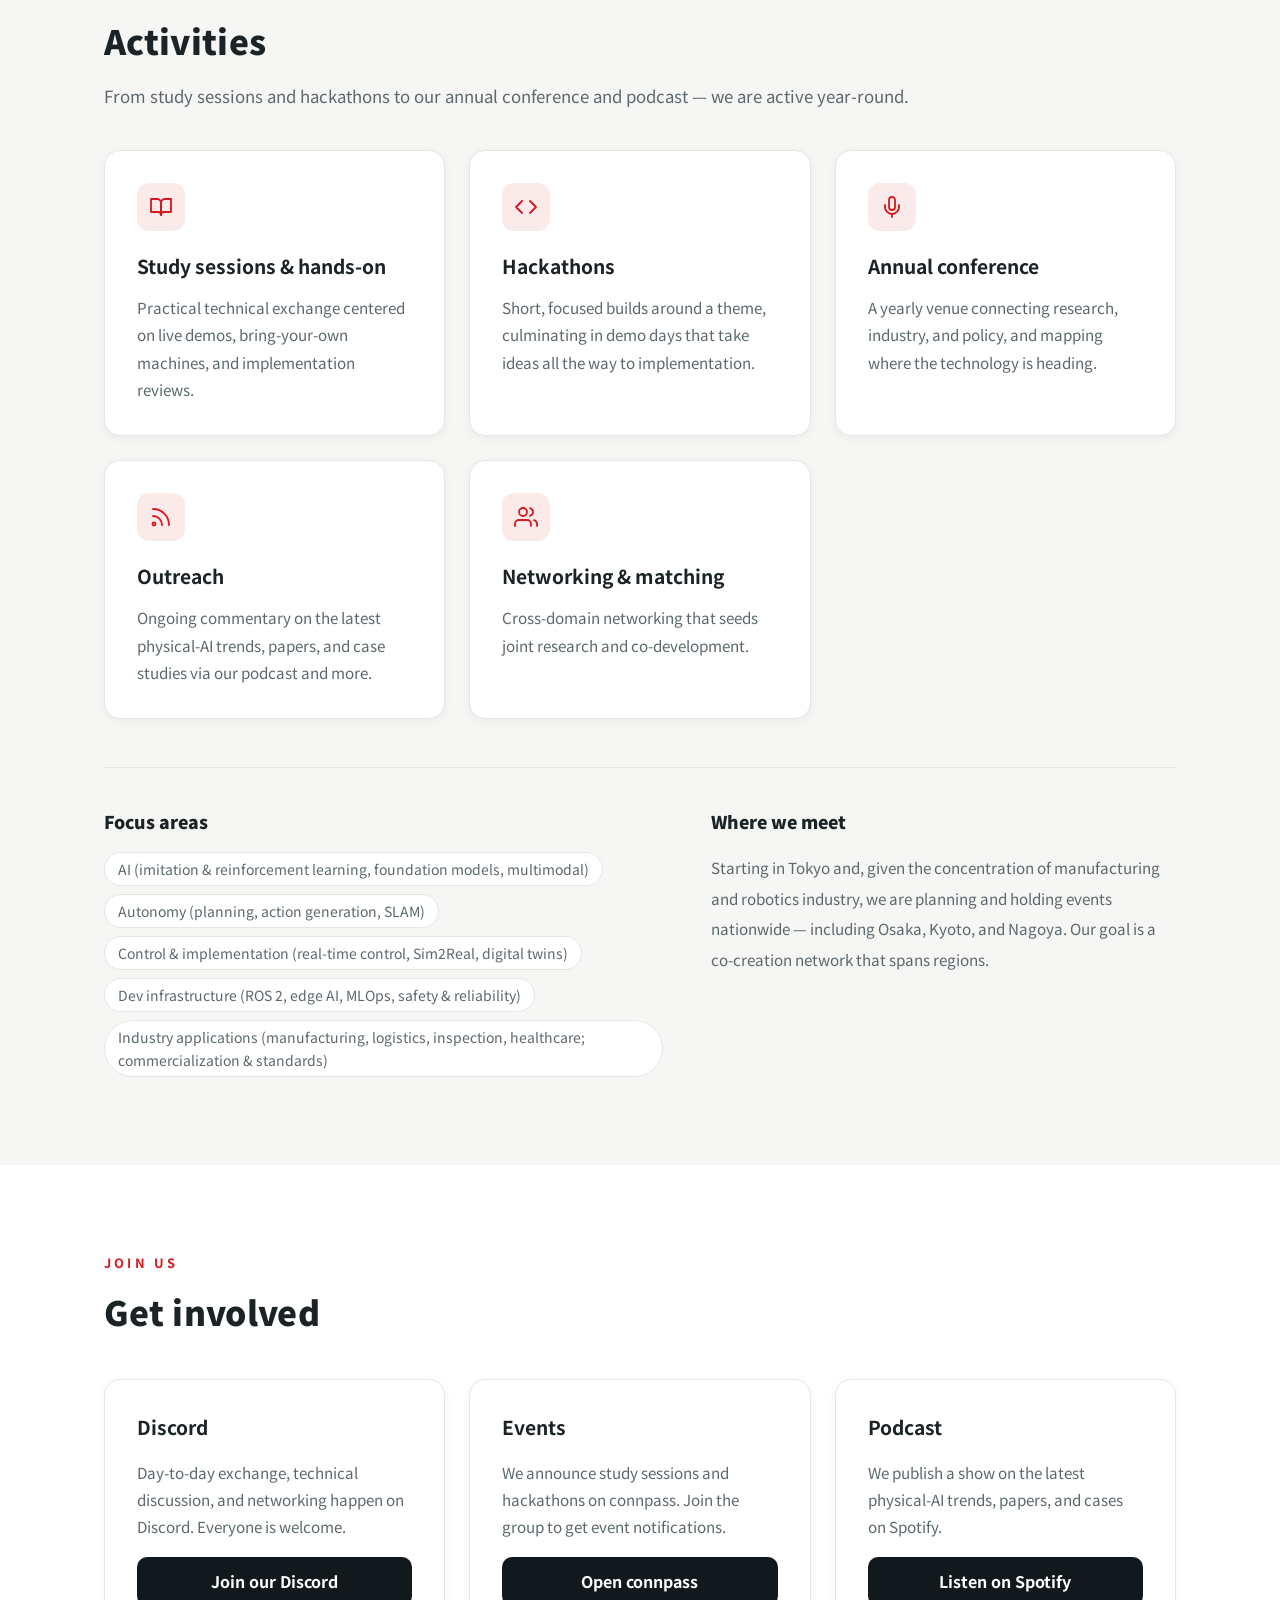
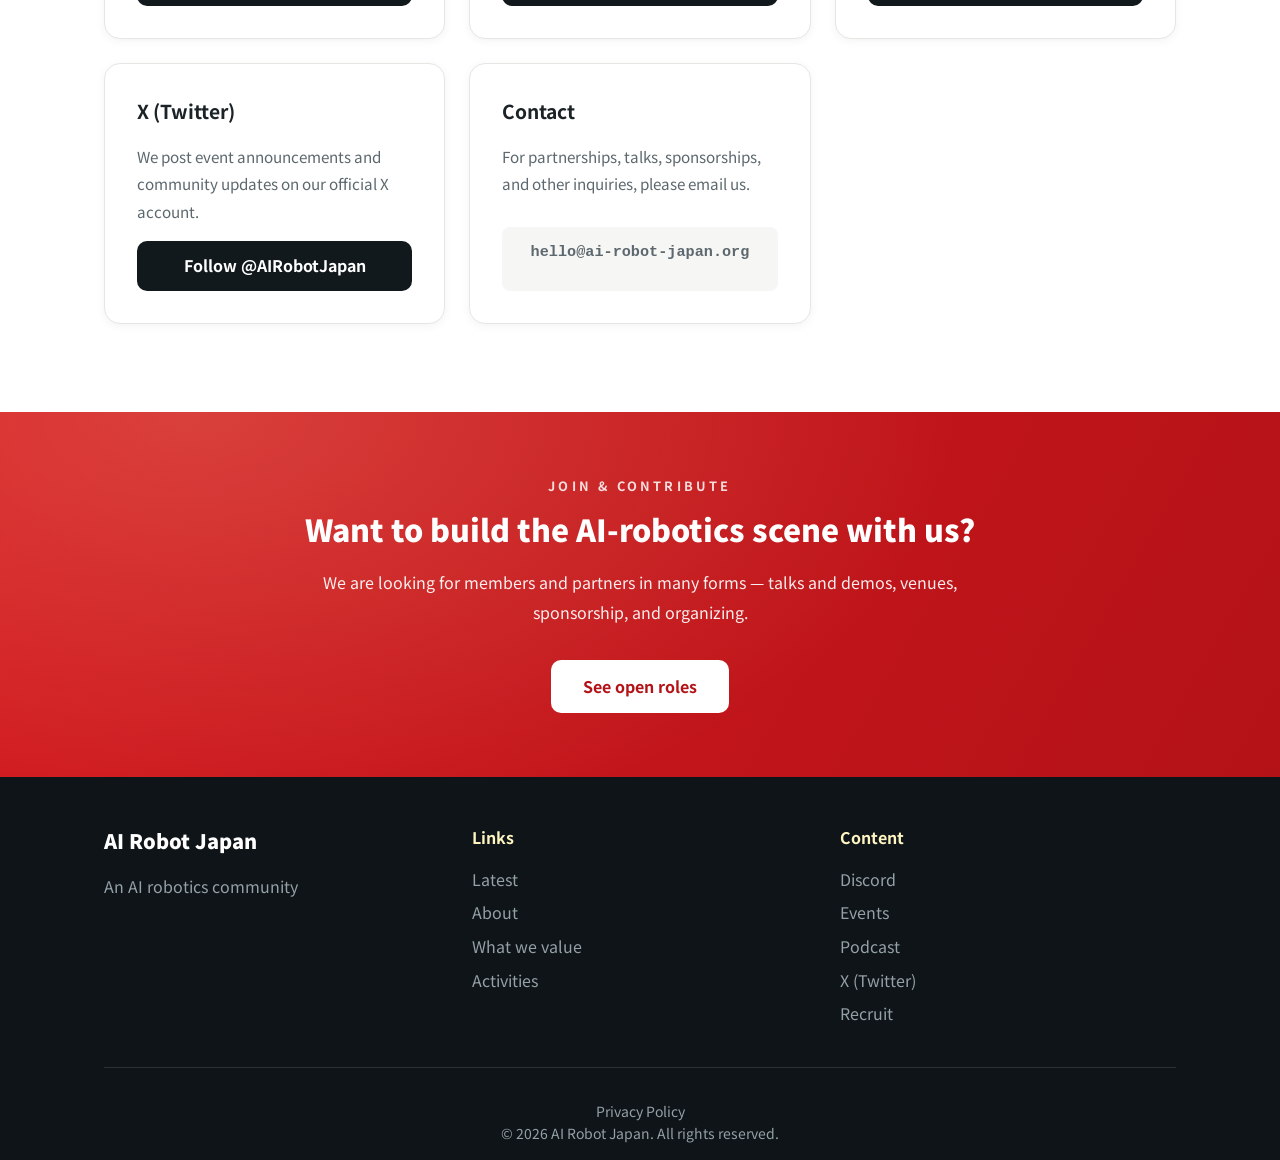
==== commit 538c8749: "Keep the connpass member count live The member stat was hardcoded as 650+ while the actual group has" ====
--- a/index.html
+++ b/index.html
@@ -35,7 +35,7 @@
     <link rel="preconnect" href="https://fonts.googleapis.com">
     <link rel="preconnect" href="https://fonts.gstatic.com" crossorigin>
     <link href="https://fonts.googleapis.com/css2?family=Noto+Sans+JP:wght@400;500;700;900&display=swap" rel="stylesheet">
-    <link rel="stylesheet" href="./styles.css?v=14">
+    <link rel="stylesheet" href="./styles.css?v=15">
 </head>
 <body>
     <!-- ナビゲーション -->
@@ -53,7 +53,7 @@
                 <li><a href="#activities">活動</a></li>
                 <li><a href="https://ai-robot-japan.connpass.com/" target="_blank" rel="noopener noreferrer">イベント</a></li>
                 <li><a href="https://open.spotify.com/show/3eTibJbIqve5Rne4MkS1Ao" target="_blank" rel="noopener noreferrer">Podcast</a></li>
-                <li><a href="/recruit.html">募集</a></li>
+                <li><a href="/recruit/">募集</a></li>
                 <li><a href="#contact" class="nav-cta">参加する</a></li>
                 <li><a href="/en/" class="nav-lang" onclick="localStorage.setItem('arj-lang','en')">EN</a></li>
             </ul>
@@ -79,7 +79,7 @@
             </div>
             <div class="hero-stats">
                 <div class="stat">
-                    <span class="stat-number">650<small>+</small></span>
+                    <span class="stat-number" id="stat-members">650<small>+</small></span>
                     <span class="stat-label">connpassメンバー</span>
                 </div>
                 <div class="stat">
@@ -294,7 +294,7 @@
             <p class="recruit-banner-eyebrow">JOIN &amp; CONTRIBUTE</p>
             <h2>一緒に、AIロボットの場をつくりませんか？</h2>
             <p class="recruit-banner-lead">登壇・実機デモ、会場提供、協賛、運営——さまざまな形で仲間・パートナーを募集しています。</p>
-            <a href="/recruit.html" class="btn recruit-banner-btn">募集を見る</a>
+            <a href="/recruit/" class="btn recruit-banner-btn">募集を見る</a>
         </div>
     </aside>
 
@@ -327,7 +327,7 @@
                 </div>
             </div>
             <div class="footer-bottom">
-                <p><a href="/privacy.html">プライバシーポリシー</a></p>
+                <p><a href="/privacy/">プライバシーポリシー</a></p>
                 <p>&copy; 2026 AI Robot Japan. All rights reserved.</p>
             </div>
         </div>
@@ -415,6 +415,11 @@
             events.forEach((event) => {
                 container.appendChild(createContentItem(event, { showStatus: true }));
             });
+
+            const statMembers = document.getElementById('stat-members');
+            if (statMembers && Number.isFinite(data.members)) {
+                statMembers.textContent = data.members;
+            }
         }
 
         async function renderPodcast(container) {
--- a/styles.css
+++ b/styles.css
@@ -967,6 +967,7 @@
 /* プライバシーポリシー等の法務ページ */
 .legal-content {
     max-width: 800px;
+    margin: 0 auto;
 }
 
 .legal-content p {
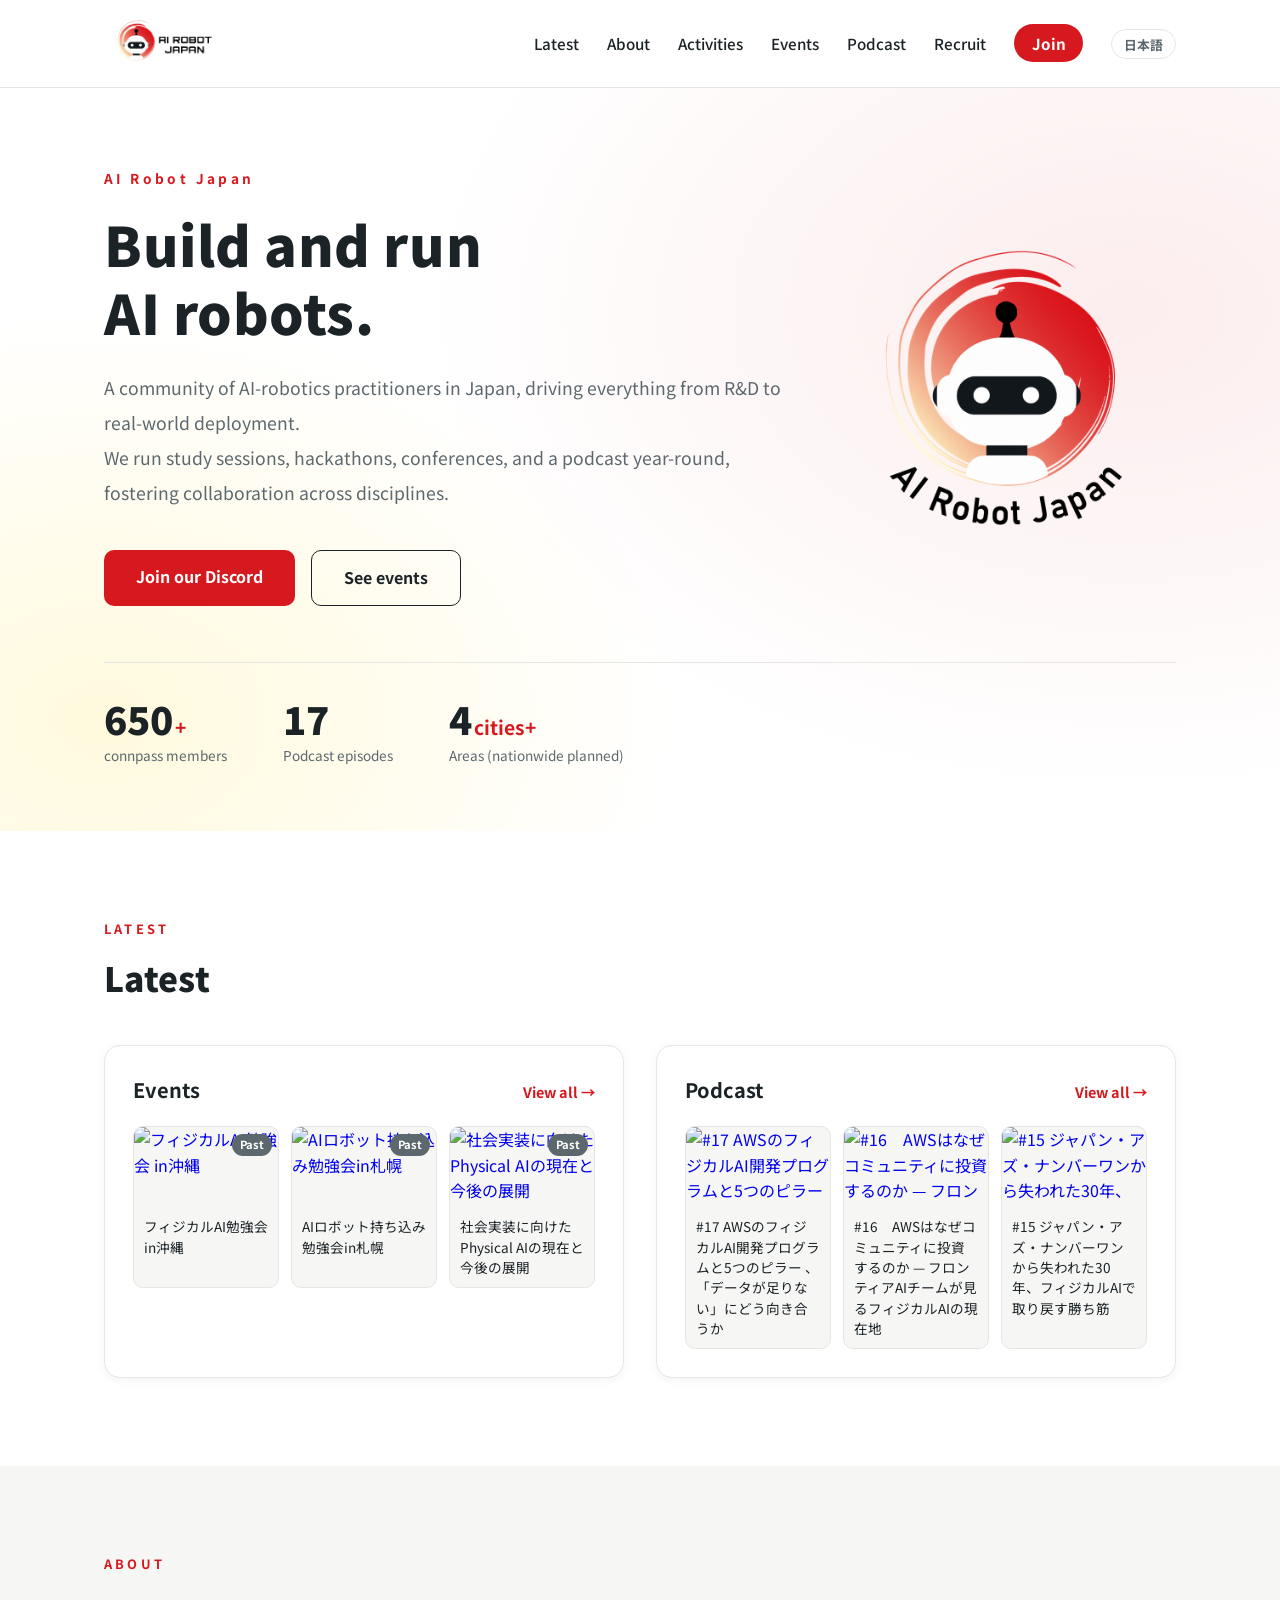
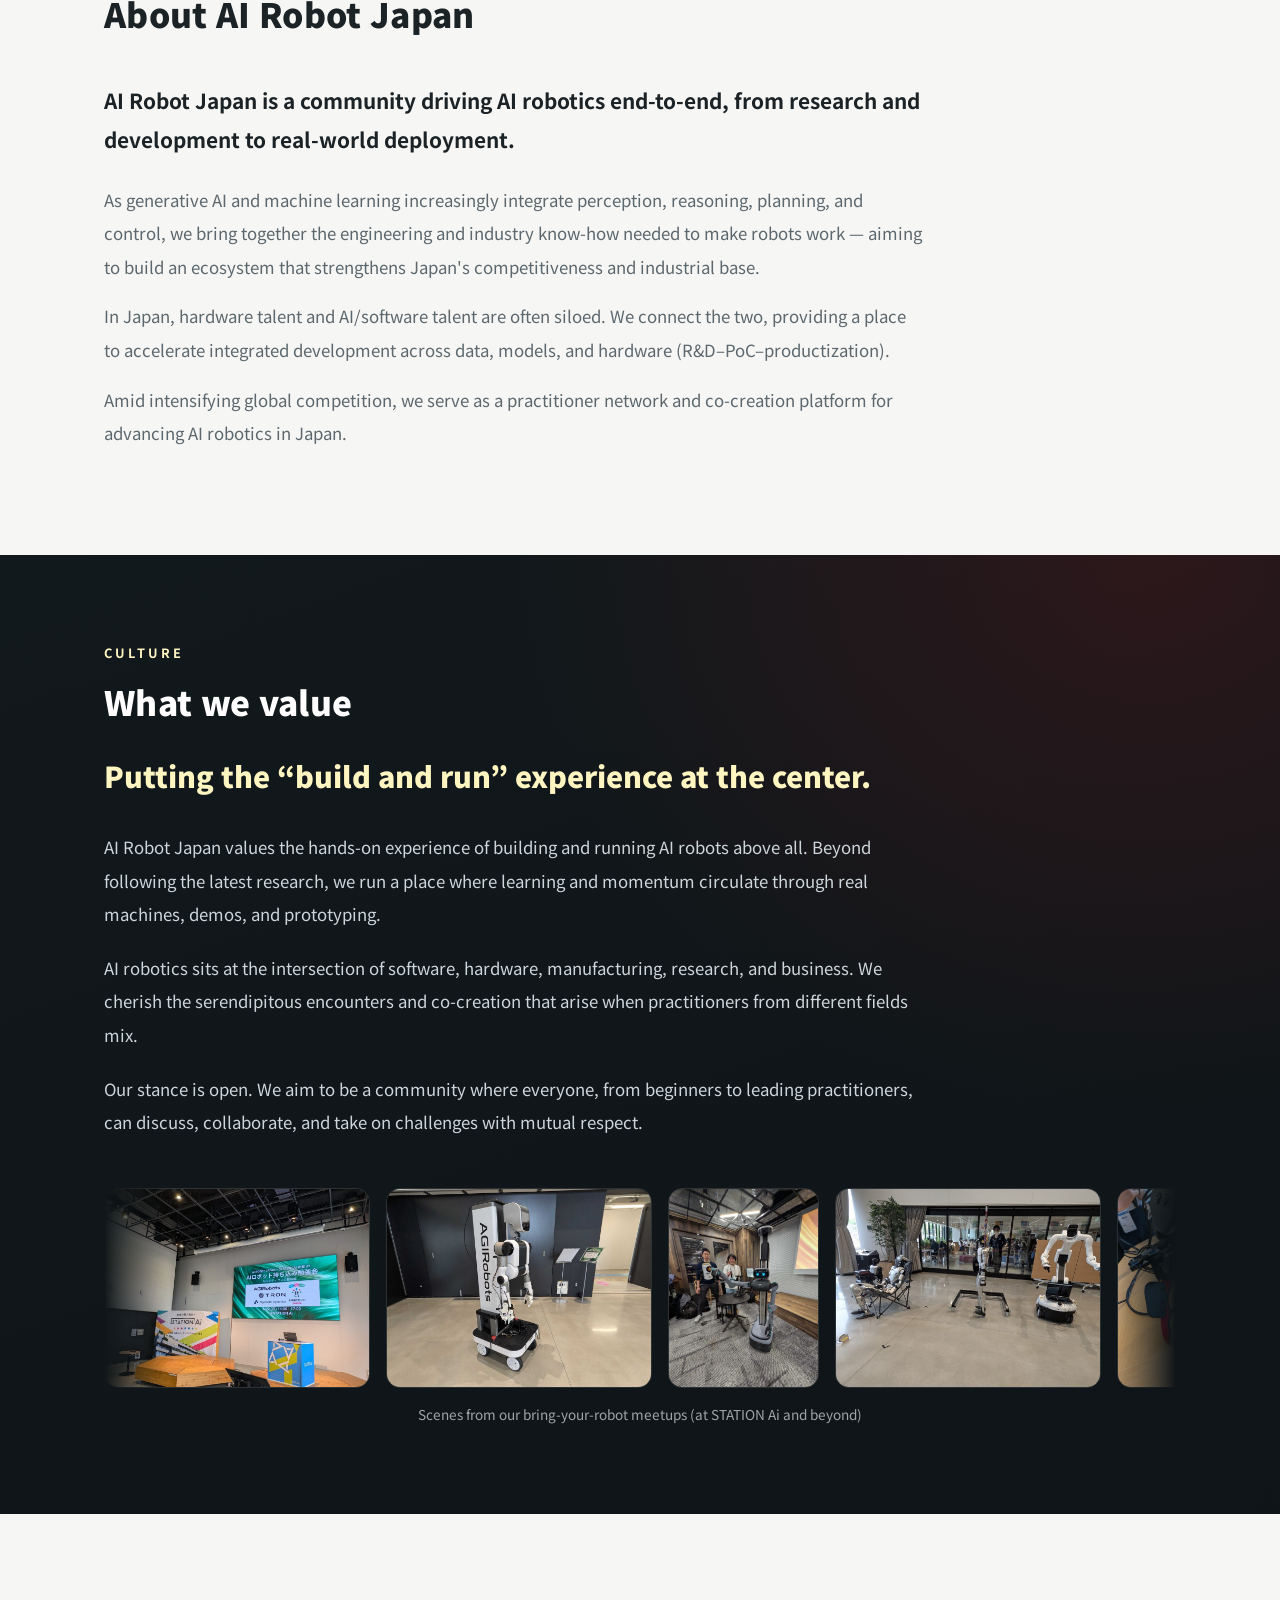
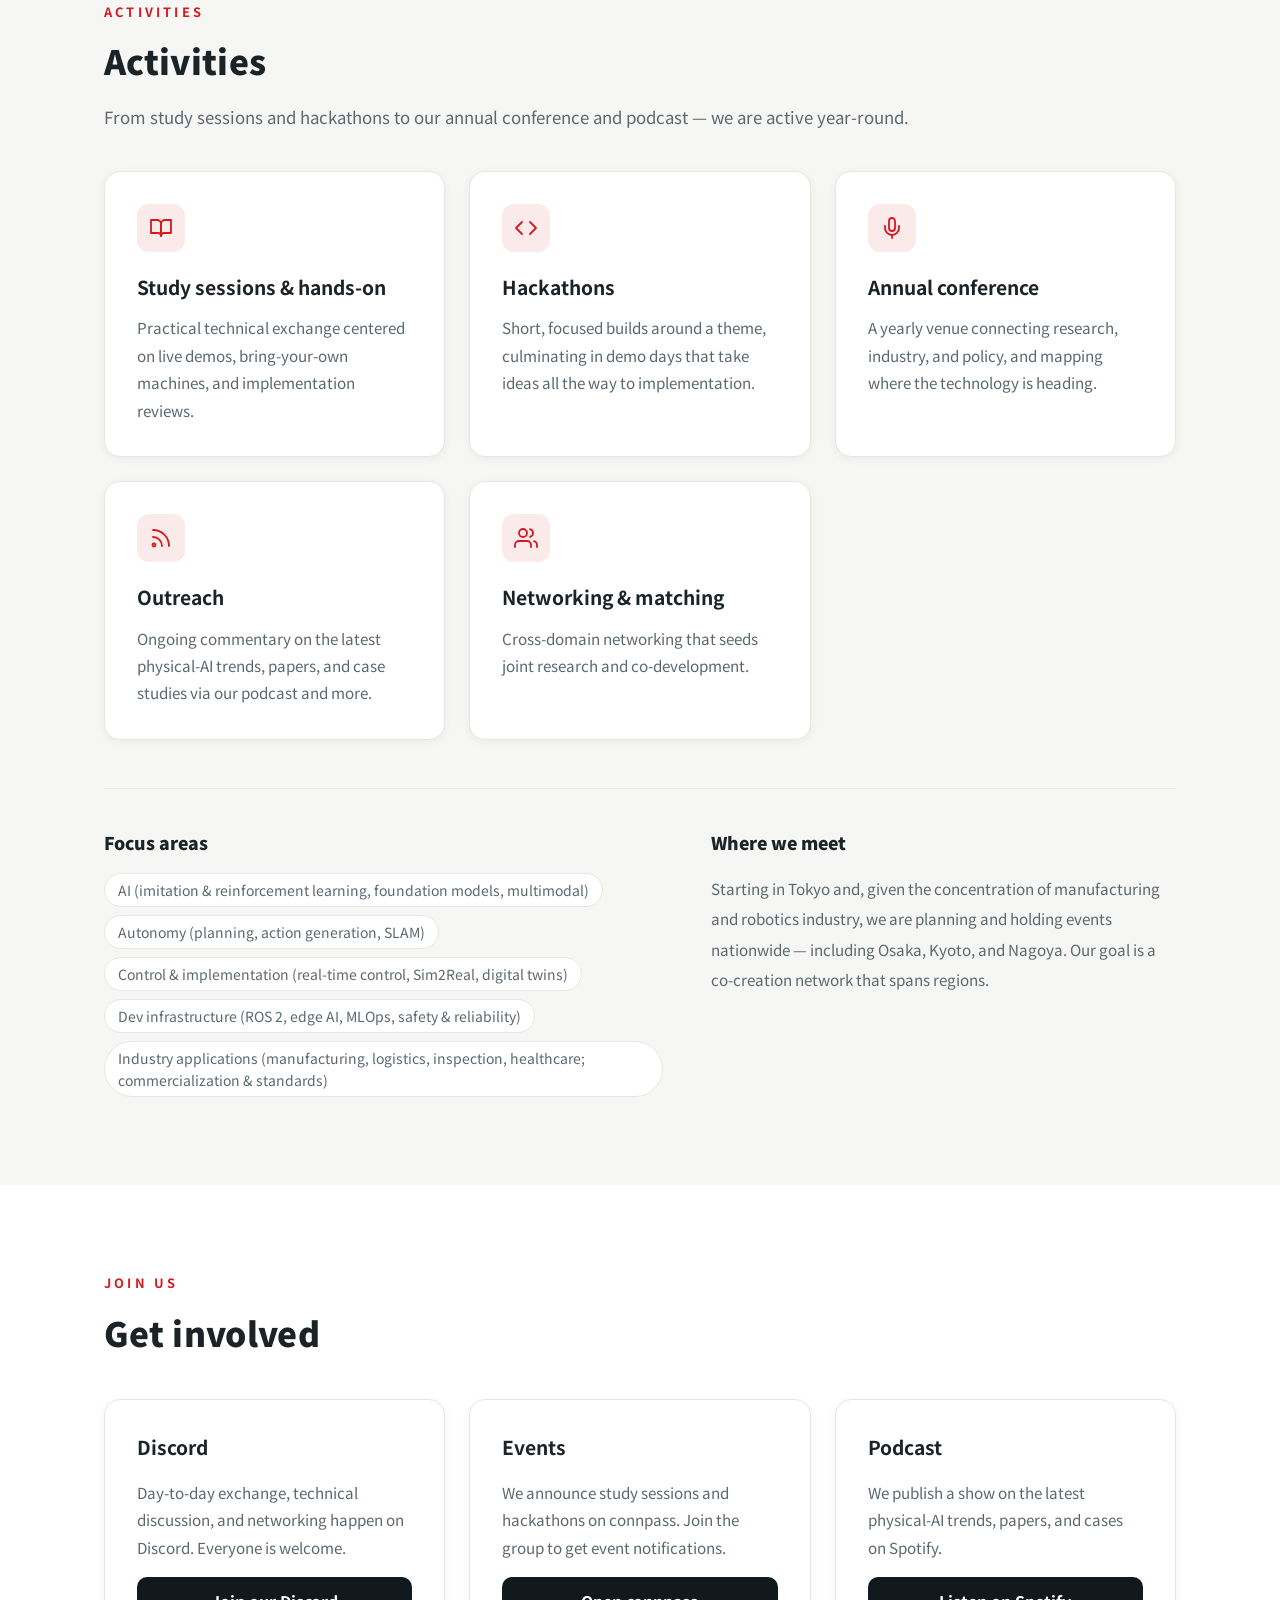
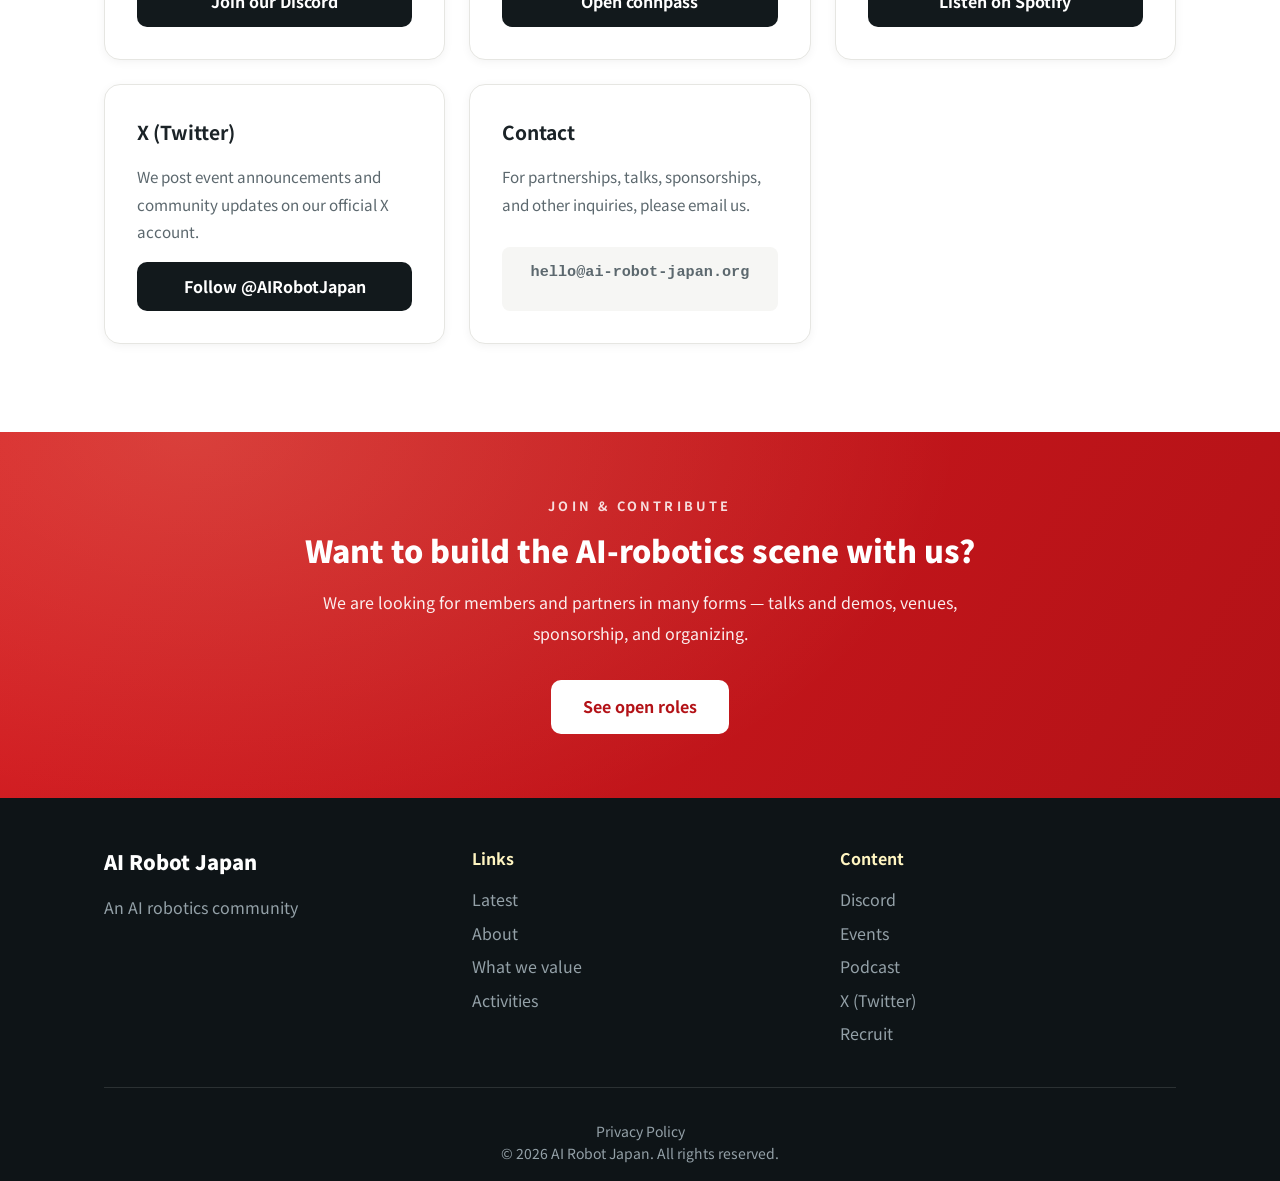
==== commit dcd0a6f0: "fix: update Discord invite URL The previous invite (pjjQ46tyy) has expired.  Co-Authored-By: Claude " ====
--- a/index.html
+++ b/index.html
@@ -69,7 +69,7 @@
                     <h1 class="hero-title">AIロボットを、<br class="title-br">つくって動かす。</h1>
                     <p class="hero-subtitle">研究・開発から社会実装までを一気通貫で推進する、日本のAIロボット実務者コミュニティ。<br>勉強会・ハッカソン・カンファレンス・Podcastを通年で展開し、領域を越えた共創を促進します。</p>
                     <div class="hero-actions">
-                        <a href="https://discord.gg/pjjQ46tyy" target="_blank" rel="noopener noreferrer" class="btn btn-primary">Discordに参加する</a>
+                        <a href="https://discord.gg/nQVE6efhj" target="_blank" rel="noopener noreferrer" class="btn btn-primary">Discordに参加する</a>
                         <a href="https://ai-robot-japan.connpass.com/" target="_blank" rel="noopener noreferrer" class="btn btn-ghost">イベントを見る</a>
                     </div>
                 </div>
@@ -79,7 +79,7 @@
             </div>
             <div class="hero-stats">
                 <div class="stat">
-                    <span class="stat-number" id="stat-members">650<small>+</small></span>
+                    <span class="stat-number">650<small>+</small></span>
                     <span class="stat-label">connpassメンバー</span>
                 </div>
                 <div class="stat">
@@ -262,7 +262,7 @@
                 <div class="join-card">
                     <h3>Discord</h3>
                     <p>日々の情報交換・技術的な議論・交流はDiscordで行っています。どなたでも参加いただけます。</p>
-                    <a href="https://discord.gg/pjjQ46tyy" target="_blank" rel="noopener noreferrer" class="btn btn-content">Discordに参加する</a>
+                    <a href="https://discord.gg/nQVE6efhj" target="_blank" rel="noopener noreferrer" class="btn btn-content">Discordに参加する</a>
                 </div>
                 <div class="join-card">
                     <h3>イベント</h3>
@@ -318,7 +318,7 @@
                 <div class="footer-section">
                     <h4>コンテンツ</h4>
                     <ul>
-                        <li><a href="https://discord.gg/pjjQ46tyy" target="_blank" rel="noopener noreferrer">Discord</a></li>
+                        <li><a href="https://discord.gg/nQVE6efhj" target="_blank" rel="noopener noreferrer">Discord</a></li>
                         <li><a href="https://ai-robot-japan.connpass.com/" target="_blank" rel="noopener noreferrer">イベント</a></li>
                         <li><a href="https://open.spotify.com/show/3eTibJbIqve5Rne4MkS1Ao" target="_blank" rel="noopener noreferrer">Podcast</a></li>
                         <li><a href="https://x.com/AIRobotJapan" target="_blank" rel="noopener noreferrer">X（旧Twitter）</a></li>
@@ -415,11 +415,6 @@
             events.forEach((event) => {
                 container.appendChild(createContentItem(event, { showStatus: true }));
             });
-
-            const statMembers = document.getElementById('stat-members');
-            if (statMembers && Number.isFinite(data.members)) {
-                statMembers.textContent = data.members;
-            }
         }
 
         async function renderPodcast(container) {
